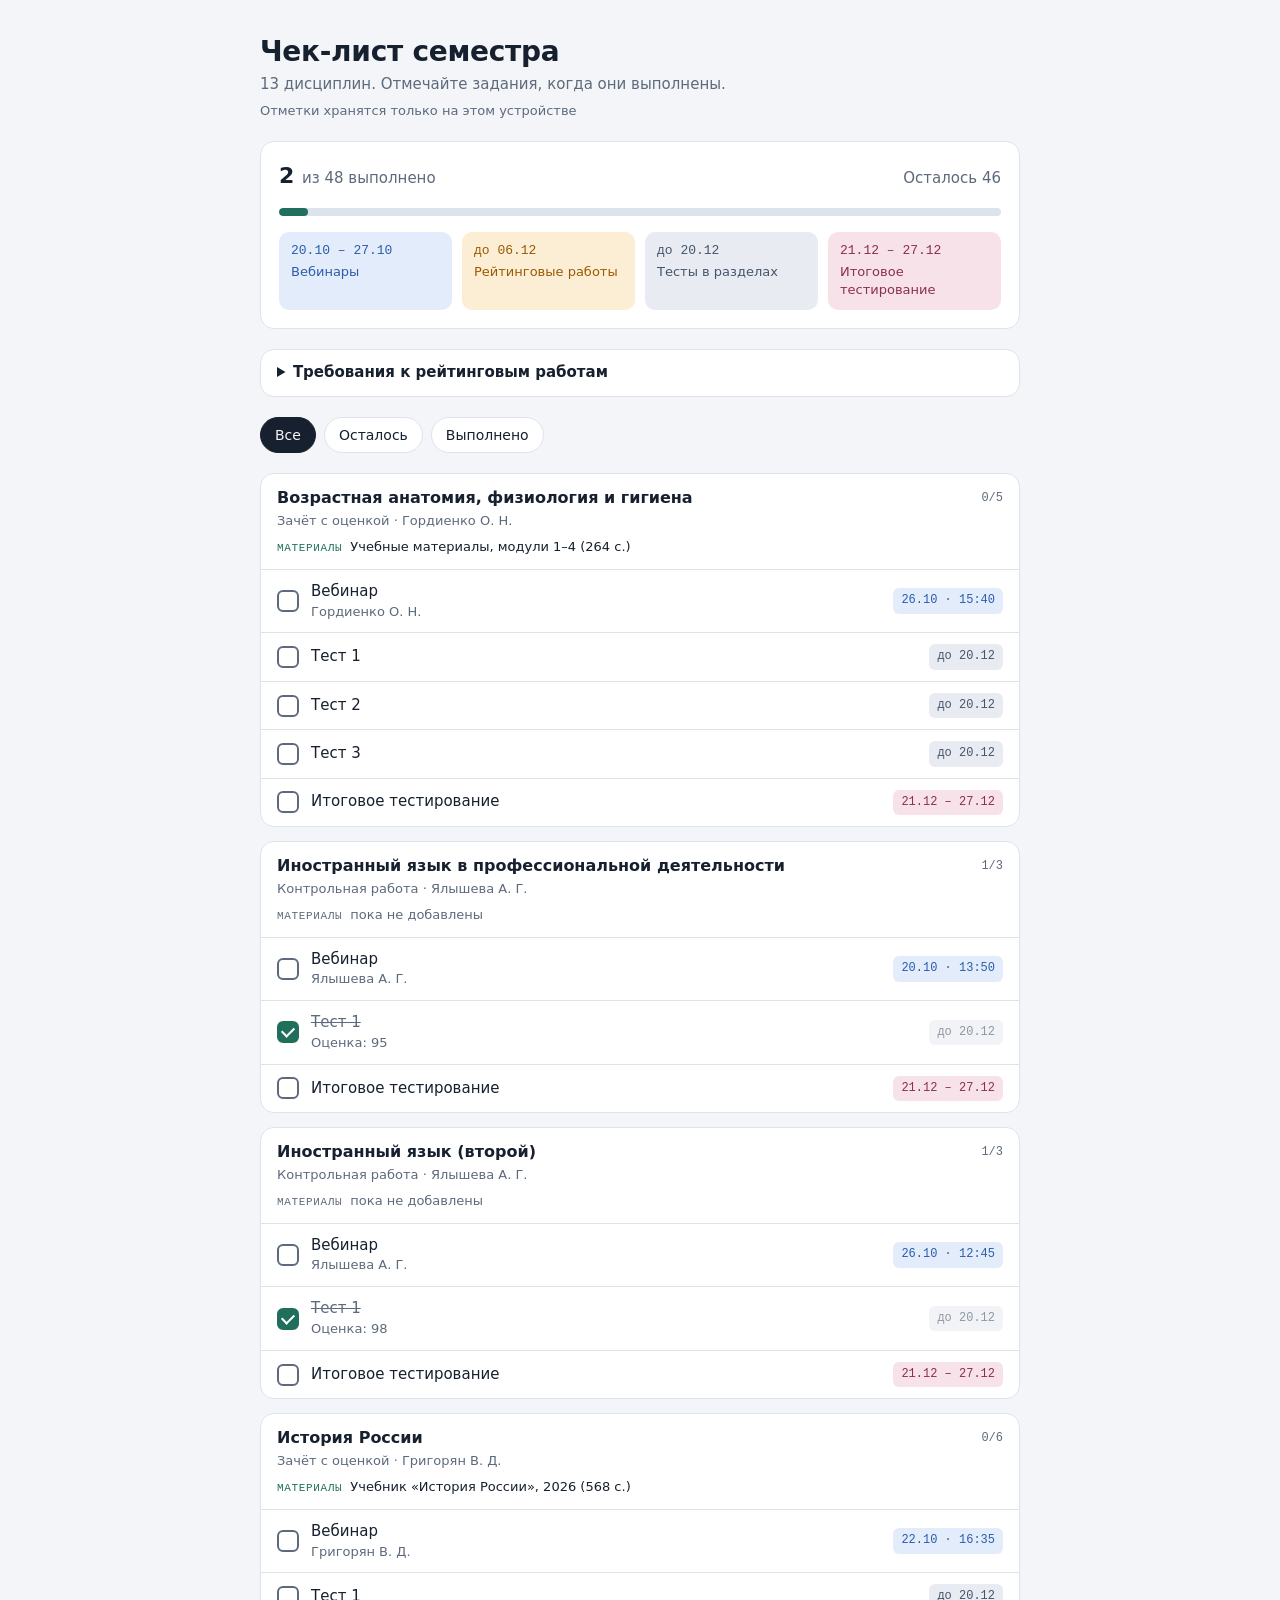
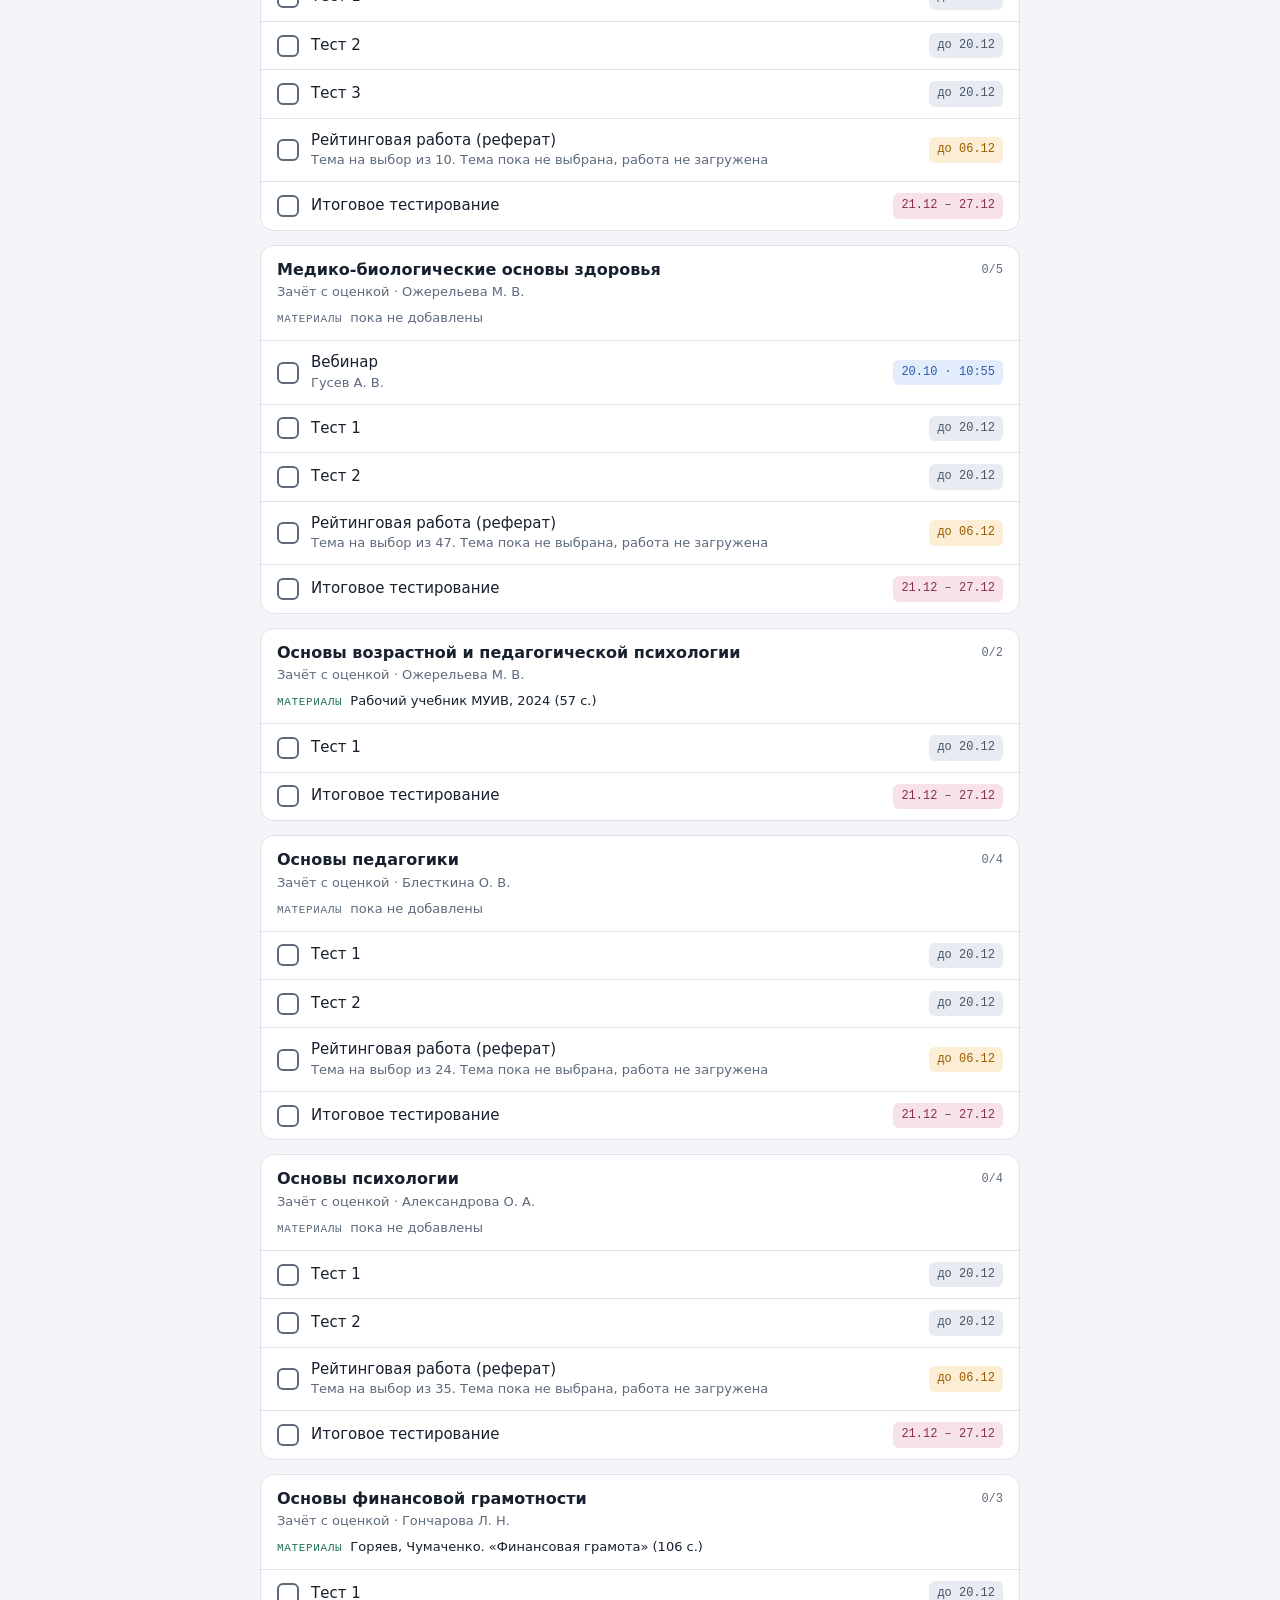
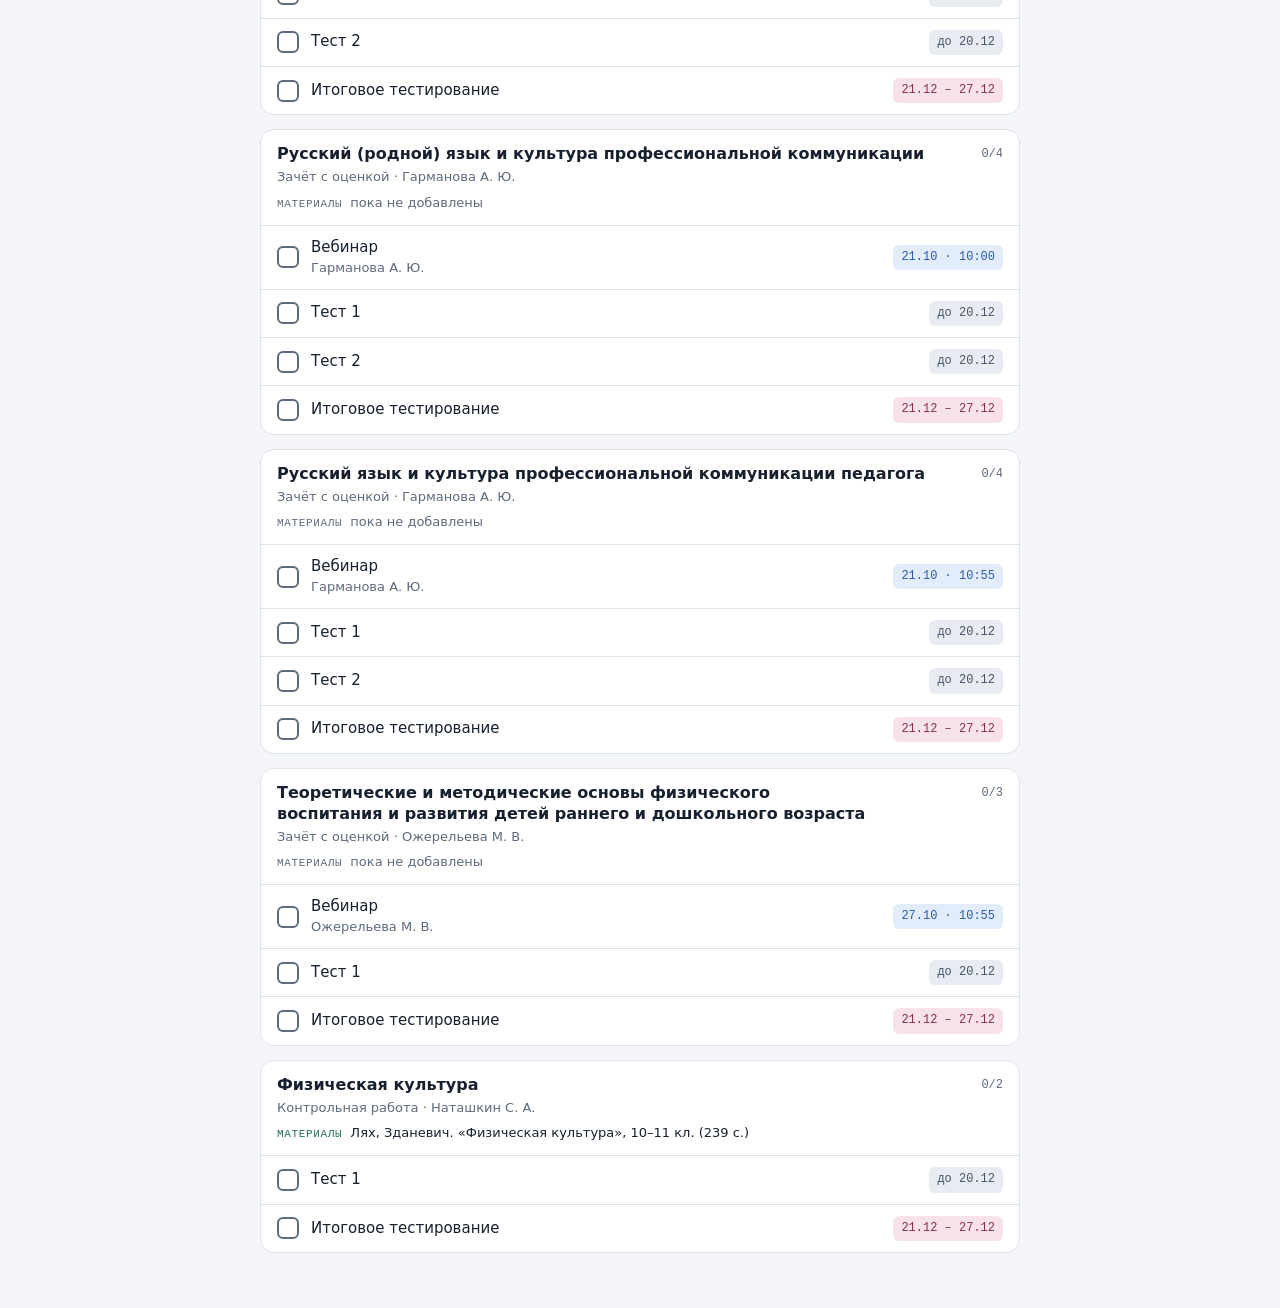
==== index.html @ 9e731c31 "upload site files" ====
<!doctype html>
<html lang="ru">
<head>
<meta charset="utf-8">
<meta name="viewport" content="width=device-width, initial-scale=1, viewport-fit=cover">
<title>Чек-лист семестра</title>
<meta name="description" content="Список заданий семестра: вебинары, тесты, рейтинговые работы и итоговое тестирование.">
<link rel="manifest" href="manifest.webmanifest">
<link rel="icon" type="image/png" sizes="192x192" href="icon-192.png">
<link rel="apple-touch-icon" href="apple-touch-icon.png">
<meta name="apple-mobile-web-app-capable" content="yes">
<meta name="mobile-web-app-capable" content="yes">
<meta name="apple-mobile-web-app-title" content="Семестр">
<meta name="apple-mobile-web-app-status-bar-style" content="default">
<meta name="color-scheme" content="light dark">
<meta name="theme-color" content="#f3f5f8" media="(prefers-color-scheme: light)">
<meta name="theme-color" content="#0f1621" media="(prefers-color-scheme: dark)">
<style>
/* Layout: narrow single column; summary band with key dates, then one block per discipline with tickable rows. */
:root {
  --bg: #f3f5f8;
  --surface: #ffffff;
  --fg: #16202e;
  --muted: #5d6a7c;
  --line: #dde3ec;
  --accent: #1f6f5c;
  --accent-soft: #dcefe9;
  --k-web: #2b5cab;
  --k-web-bg: #e3ecfa;
  --k-rate: #9a5a00;
  --k-rate-bg: #fbeed4;
  --k-final: #8a2f4f;
  --k-final-bg: #f7e2ea;
  --k-test: #46546a;
  --k-test-bg: #e8ecf2;
  --font-body: -apple-system, BlinkMacSystemFont, "SF Pro Text", "Segoe UI", system-ui, sans-serif;
  --font-mono: ui-monospace, "SF Mono", Menlo, Consolas, monospace;
}
@media (prefers-color-scheme: dark) {
  :root:not([data-theme="light"]) {
    --bg: #0f1621;
    --surface: #17202e;
    --fg: #e6ebf3;
    --muted: #93a1b5;
    --line: #2a3648;
    --accent: #4fc1a3;
    --accent-soft: #17382f;
    --k-web: #8fb4f0;
    --k-web-bg: #1c2b46;
    --k-rate: #f0be6a;
    --k-rate-bg: #3a2b10;
    --k-final: #f0a1bd;
    --k-final-bg: #3b1a29;
    --k-test: #b4c0d2;
    --k-test-bg: #243044;
    color-scheme: dark;
  }
}
:root[data-theme="dark"] {
  --bg: #0f1621;
  --surface: #17202e;
  --fg: #e6ebf3;
  --muted: #93a1b5;
  --line: #2a3648;
  --accent: #4fc1a3;
  --accent-soft: #17382f;
  --k-web: #8fb4f0;
  --k-web-bg: #1c2b46;
  --k-rate: #f0be6a;
  --k-rate-bg: #3a2b10;
  --k-final: #f0a1bd;
  --k-final-bg: #3b1a29;
  --k-test: #b4c0d2;
  --k-test-bg: #243044;
  color-scheme: dark;
}
body {
  background: var(--bg);
  color: var(--fg);
  font-family: var(--font-body);
  font-size: 15px;
  line-height: 1.45;
  padding-top: calc(28px + env(safe-area-inset-top, 0px));
  padding-bottom: calc(48px + env(safe-area-inset-bottom, 0px));
  padding-left: max(16px, env(safe-area-inset-left, 0px));
  padding-right: max(16px, env(safe-area-inset-right, 0px));
}
.wrap { max-width: 760px; margin: 0 auto; display: flex; flex-direction: column; gap: 20px; }
h1 { font-size: 28px; line-height: 1.15; margin: 0; font-weight: 700; letter-spacing: -0.01em; text-wrap: balance; }
.sub { color: var(--muted); margin: 6px 0 0; }
.sync { font-size: 13px; }
html { -webkit-text-size-adjust: 100%; }
button { -webkit-tap-highlight-color: transparent; }

.summary { background: var(--surface); border: 1px solid var(--line); border-radius: 14px; padding: 18px; display: flex; flex-direction: column; gap: 16px; }
.prog-row { display: flex; align-items: baseline; justify-content: space-between; gap: 12px; flex-wrap: wrap; }
.prog-num { font-size: 22px; font-weight: 600; font-variant-numeric: tabular-nums; }
.prog-num span { color: var(--muted); font-weight: 400; font-size: 15px; }
.bar { height: 8px; background: var(--line); border-radius: 99px; overflow: hidden; }
.bar > i { display: block; height: 100%; background: var(--accent); border-radius: 99px; width: 0; transition: width .25s ease; }
.dates { display: grid; grid-template-columns: repeat(auto-fit, minmax(150px, 1fr)); gap: 10px; margin: 0; padding: 0; list-style: none; }
.dates li { border-radius: 10px; padding: 10px 12px; display: flex; flex-direction: column; gap: 2px; min-width: 0; }
.dates b { font-family: var(--font-mono); font-weight: 500; font-size: 13px; }
.dates span { font-size: 13px; }
.dates .kw { background: var(--k-web-bg); color: var(--k-web); }
.dates .kt { background: var(--k-test-bg); color: var(--k-test); }
.dates .kr { background: var(--k-rate-bg); color: var(--k-rate); }
.dates .kf { background: var(--k-final-bg); color: var(--k-final); }

.req { background: var(--surface); border: 1px solid var(--line); border-radius: 14px; padding: 12px 16px; }
.req summary { cursor: pointer; font-weight: 600; }
.req summary:focus-visible { outline: 2px solid var(--accent); outline-offset: 4px; border-radius: 4px; }
.req ul { margin: 10px 0 0; padding-left: 20px; display: flex; flex-direction: column; gap: 6px; color: var(--muted); font-size: 14px; }
.filters { display: flex; gap: 8px; flex-wrap: wrap; }
.filters button { font: inherit; font-size: 14px; padding: 7px 14px; border-radius: 99px; border: 1px solid var(--line); background: var(--surface); color: var(--fg); cursor: pointer; }
.filters button[aria-pressed="true"] { background: var(--fg); color: var(--bg); border-color: var(--fg); }
.filters button:focus-visible, .row input:focus-visible { outline: 2px solid var(--accent); outline-offset: 2px; }

.list { display: flex; flex-direction: column; gap: 14px; }
.disc { background: var(--surface); border: 1px solid var(--line); border-radius: 14px; overflow: hidden; }
.disc-head { padding: 14px 16px 12px; display: flex; flex-direction: column; gap: 3px; border-bottom: 1px solid var(--line); }
.disc-title { display: flex; justify-content: space-between; align-items: flex-start; gap: 12px; }
.disc-title h2 { font-size: 16px; line-height: 1.3; margin: 0; font-weight: 600; text-wrap: balance; min-width: 0; }
.disc-count { font-family: var(--font-mono); font-size: 12px; color: var(--muted); white-space: nowrap; padding-top: 2px; }
.disc-meta { color: var(--muted); font-size: 13px; }
.disc-mat { font-size: 13px; margin-top: 4px; display: flex; gap: 8px; align-items: baseline; }
.disc-mat b { font-family: var(--font-mono); font-weight: 500; font-size: 11px; letter-spacing: .06em; text-transform: uppercase; color: var(--accent); flex: none; }
.disc-mat span { min-width: 0; }
.disc-mat.none b, .disc-mat.none span { color: var(--muted); }
.disc.complete .disc-count { color: var(--accent); }

.row { display: flex; align-items: center; gap: 12px; padding: 11px 16px; border-top: 1px solid var(--line); cursor: pointer; }
.disc-head + .row { border-top: 0; }
.row input { appearance: none; -webkit-appearance: none; flex: none; width: 22px; height: 22px; margin: 0; border: 2px solid var(--muted); border-radius: 6px; background: transparent; cursor: pointer; display: grid; place-content: center; }
.row input::after { content: ""; width: 10px; height: 6px; border-left: 2.5px solid #fff; border-bottom: 2.5px solid #fff; transform: rotate(-45deg) translate(1px, -1px); opacity: 0; }
.row input:checked { background: var(--accent); border-color: var(--accent); }
.row input:checked::after { opacity: 1; }
.row-body { flex: 1; min-width: 0; display: flex; flex-direction: column; }
.row-title { font-weight: 500; }
.row-note { font-size: 13px; color: var(--muted); }
.row.done .row-title { color: var(--muted); text-decoration: line-through; text-decoration-color: var(--muted); }
.chip { flex: none; font-family: var(--font-mono); font-size: 12px; padding: 4px 8px; border-radius: 6px; white-space: nowrap; font-variant-numeric: tabular-nums; }
.chip.w { background: var(--k-web-bg); color: var(--k-web); }
.chip.t { background: var(--k-test-bg); color: var(--k-test); }
.chip.r { background: var(--k-rate-bg); color: var(--k-rate); }
.chip.f { background: var(--k-final-bg); color: var(--k-final); }
.row.done .chip { opacity: .6; }
.empty { color: var(--muted); text-align: center; padding: 28px 0; }
@media (max-width: 480px) {
  .row { flex-wrap: wrap; }
  .row-body { flex-basis: calc(100% - 40px); }
  .chip { margin-left: 34px; }
}
@media (prefers-reduced-motion: reduce) { .bar > i { transition: none; } }
</style>
</head>
<body>
<div class="wrap">
  <header>
    <h1>Чек-лист семестра</h1>
    <p class="sub">13 дисциплин. Отмечайте задания, когда они выполнены.</p>
    <p class="sub sync" id="sync"></p>
  </header>

  <section class="summary" aria-label="Прогресс и сроки">
    <div class="prog-row">
      <div class="prog-num" id="progNum"></div>
      <div class="sub" style="margin:0" id="progLeft"></div>
    </div>
    <div class="bar" role="progressbar" aria-valuemin="0" aria-valuemax="100" id="bar"><i id="barFill"></i></div>
    <ul class="dates">
      <li class="kw"><b>20.10 – 27.10</b><span>Вебинары</span></li>
      <li class="kr"><b>до 06.12</b><span>Рейтинговые работы</span></li>
      <li class="kt"><b>до 20.12</b><span>Тесты в разделах</span></li>
      <li class="kf"><b>21.12 – 27.12</b><span>Итоговое тестирование</span></li>
    </ul>
  </section>

  <details class="req">
    <summary>Требования к рейтинговым работам</summary>
    <ul>
      <li>Реферат 10–12 страниц: введение 1 стр., основная часть 5–7 стр., заключение 1 стр.</li>
      <li>Times New Roman 14, интервал 1,5, отступ 1,25 см, по ширине. Поля 2 см (в общей инструкции 2024: левое 3, правое 1,5 см, уточните у преподавателя).</li>
      <li>Не менее 5 источников: монографии и статьи, учебники не считаются. На каждый нужна ссылка в тексте, оформление по ГОСТ.</li>
      <li>Титульный лист, оглавление, нумерация страниц внизу по центру.</li>
      <li>Загрузить в личный кабинет до 06.12. Сдать можно один раз, исправить после загрузки нельзя.</li>
      <li>Оценка из 100: введение 25, основная часть 25, заключение 25, литература 15, оглавление 5, оформление 5.</li>
    </ul>
  </details>

  <div class="filters" role="group" aria-label="Фильтр">
    <button type="button" data-f="all" aria-pressed="true">Все</button>
    <button type="button" data-f="todo" aria-pressed="false">Осталось</button>
    <button type="button" data-f="done" aria-pressed="false">Выполнено</button>
  </div>

  <main class="list" id="list"></main>
</div>

<script>
var W = function (d, t, who) { return { k: 'w', title: 'Вебинар', when: d + ' · ' + t, note: who }; };
var T = function (n, score) { return { k: 't', title: 'Тест ' + n, when: 'до 20.12', done: !!score, note: score ? 'Оценка: ' + score : '' }; };
var R = function (n) { return { k: 'r', title: 'Рейтинговая работа (реферат)', when: 'до 06.12', note: 'Тема на выбор из ' + n + '. Тема пока не выбрана, работа не загружена' }; };
var F = function () { return { k: 'f', title: 'Итоговое тестирование', when: '21.12 – 27.12', note: '' }; };

var DATA = [
  { n: 'Возрастная анатомия, физиология и гигиена', f: 'Зачёт с оценкой', t: 'Гордиенко О. Н.',
    m: 'Учебные материалы, модули 1–4 (264 с.)',
    items: [W('26.10', '15:40', 'Гордиенко О. Н.'), T(1), T(2), T(3), F()] },
  { n: 'Иностранный язык в профессиональной деятельности', f: 'Контрольная работа', t: 'Ялышева А. Г.',
    items: [W('20.10', '13:50', 'Ялышева А. Г.'), T(1, 95), F()] },
  { n: 'Иностранный язык (второй)', f: 'Контрольная работа', t: 'Ялышева А. Г.',
    items: [W('26.10', '12:45', 'Ялышева А. Г.'), T(1, 98), F()] },
  { n: 'История России', f: 'Зачёт с оценкой', t: 'Григорян В. Д.',
    m: 'Учебник «История России», 2026 (568 с.)',
    items: [W('22.10', '16:35', 'Григорян В. Д.'), T(1), T(2), T(3), R(10), F()] },
  { n: 'Медико-биологические основы здоровья', f: 'Зачёт с оценкой', t: 'Ожерельева М. В.',
    items: [W('20.10', '10:55', 'Гусев А. В.'), T(1), T(2), R(47), F()] },
  { n: 'Основы возрастной и педагогической психологии', f: 'Зачёт с оценкой', t: 'Ожерельева М. В.',
    m: 'Рабочий учебник МУИВ, 2024 (57 с.)',
    items: [T(1), F()] },
  { n: 'Основы педагогики', f: 'Зачёт с оценкой', t: 'Блесткина О. В.',
    items: [T(1), T(2), R(24), F()] },
  { n: 'Основы психологии', f: 'Зачёт с оценкой', t: 'Александрова О. А.',
    items: [T(1), T(2), R(35), F()] },
  { n: 'Основы финансовой грамотности', f: 'Зачёт с оценкой', t: 'Гончарова Л. Н.',
    m: 'Горяев, Чумаченко. «Финансовая грамота» (106 с.)',
    items: [T(1), T(2), F()] },
  { n: 'Русский (родной) язык и культура профессиональной коммуникации', f: 'Зачёт с оценкой', t: 'Гарманова А. Ю.',
    items: [W('21.10', '10:00', 'Гарманова А. Ю.'), T(1), T(2), F()] },
  { n: 'Русский язык и культура профессиональной коммуникации педагога', f: 'Зачёт с оценкой', t: 'Гарманова А. Ю.',
    items: [W('21.10', '10:55', 'Гарманова А. Ю.'), T(1), T(2), F()] },
  { n: 'Теоретические и методические основы физического воспитания и развития детей раннего и дошкольного возраста', f: 'Зачёт с оценкой', t: 'Ожерельева М. В.',
    items: [W('27.10', '10:55', 'Ожерельева М. В.'), T(1), F()] },
  { n: 'Физическая культура', f: 'Контрольная работа', t: 'Наташкин С. А.',
    m: 'Лях, Зданевич. «Физическая культура», 10–11 кл. (239 с.)',
    items: [T(1), F()] }
];

var KEY = 'semestr-checklist-v1', TSKEY = 'semestr-ts-v1', SKEY = 'semestr-sync-key';
var state = {}, ts = {}, filter = 'all', syncKey = '', syncTimer = null;

DATA.forEach(function (d, i) { d.items.forEach(function (it, j) { it.id = i + '-' + j; state[it.id] = !!it.done; ts[it.id] = 0; }); });
try {
  var saved = JSON.parse(localStorage.getItem(KEY) || '{}');
  Object.keys(saved).forEach(function (k) { if (k in state) state[k] = saved[k]; });
  var savedTs = JSON.parse(localStorage.getItem(TSKEY) || '{}');
  Object.keys(savedTs).forEach(function (k) { if (k in ts) ts[k] = savedTs[k]; });
} catch (e) {}
try {
  var q = new URLSearchParams(location.search);
  if (q.get('k')) { localStorage.setItem(SKEY, q.get('k')); history.replaceState(null, '', location.pathname); }
  syncKey = localStorage.getItem(SKEY) || '';
} catch (e) {}

function save() {
  try { localStorage.setItem(KEY, JSON.stringify(state)); localStorage.setItem(TSKEY, JSON.stringify(ts)); } catch (e) {}
}

function setSync(text) { var n = document.getElementById('sync'); if (n) n.textContent = text; }

function sync() {
  if (!syncKey) { setSync('Отметки хранятся только на этом устройстве'); return; }
  if (!navigator.onLine) { setSync('Нет сети. Синхронизация пройдёт позже'); return; }
  var items = {};
  Object.keys(state).forEach(function (id) { if (ts[id] > 0) items[id] = [state[id], ts[id]]; });
  fetch('api/sync', {
    method: 'POST',
    headers: { 'Content-Type': 'application/json', 'X-Key': syncKey },
    body: JSON.stringify({ items: items })
  }).then(function (r) {
    if (r.status === 401) throw new Error('key');
    if (!r.ok) throw new Error('http');
    return r.json();
  }).then(function (data) {
    var changed = false;
    Object.keys(data.items || {}).forEach(function (id) {
      if (!(id in state)) return;
      var v = data.items[id];
      if (v[1] > ts[id]) { state[id] = !!v[0]; ts[id] = v[1]; changed = true; }
    });
    if (changed) { save(); render(); }
    setSync('Синхронизировано в ' + new Date().toLocaleTimeString('ru-RU', { hour: '2-digit', minute: '2-digit' }));
  }).catch(function (e) {
    setSync(e.message === 'key' ? 'Неверный ключ синхронизации' : 'Сервер недоступен. Отметки сохранены на устройстве');
  });
}
function scheduleSync() { clearTimeout(syncTimer); syncTimer = setTimeout(sync, 600); }

function el(tag, cls, text) { var n = document.createElement(tag); if (cls) n.className = cls; if (text != null) n.textContent = text; return n; }

function render() {
  var list = document.getElementById('list');
  list.textContent = '';
  var total = 0, done = 0, shown = 0;

  DATA.forEach(function (d) {
    var dDone = 0;
    d.items.forEach(function (it) { total++; if (state[it.id]) { done++; dDone++; } });

    var rows = d.items.filter(function (it) {
      return filter === 'all' || (filter === 'done' ? state[it.id] : !state[it.id]);
    });
    if (!rows.length) return;
    shown++;

    var sec = el('section', 'disc' + (dDone === d.items.length ? ' complete' : ''));
    var head = el('div', 'disc-head');
    var tr = el('div', 'disc-title');
    tr.appendChild(el('h2', null, d.n));
    tr.appendChild(el('span', 'disc-count', dDone + '/' + d.items.length));
    head.appendChild(tr);
    head.appendChild(el('div', 'disc-meta', d.f + ' · ' + d.t));
    var mat = el('div', 'disc-mat' + (d.m ? '' : ' none'));
    mat.appendChild(el('b', null, 'Материалы'));
    mat.appendChild(el('span', null, d.m || 'пока не добавлены'));
    head.appendChild(mat);
    sec.appendChild(head);

    rows.forEach(function (it) {
      var lab = el('label', 'row' + (state[it.id] ? ' done' : ''));
      var cb = document.createElement('input');
      cb.type = 'checkbox';
      cb.id = 'c-' + it.id;
      cb.checked = !!state[it.id];
      cb.addEventListener('change', function () { state[it.id] = cb.checked; ts[it.id] = Date.now(); save(); render(); scheduleSync(); });
      var body = el('span', 'row-body');
      body.appendChild(el('span', 'row-title', it.title));
      var note = it.note;
      if (it.k === 'r' && state[it.id]) note = '';
      if (note) body.appendChild(el('span', 'row-note', note));
      lab.appendChild(cb);
      lab.appendChild(body);
      lab.appendChild(el('span', 'chip ' + it.k, it.when));
      sec.appendChild(lab);
    });
    list.appendChild(sec);
  });

  if (!shown) list.appendChild(el('p', 'empty', filter === 'done' ? 'Пока ничего не отмечено.' : 'Все задания выполнены.'));

  var pct = total ? Math.round(done / total * 100) : 0;
  document.getElementById('progNum').innerHTML = done + ' <span>из ' + total + ' выполнено</span>';
  document.getElementById('progLeft').textContent = 'Осталось ' + (total - done);
  document.getElementById('barFill').style.width = pct + '%';
  document.getElementById('bar').setAttribute('aria-valuenow', pct);
}

document.querySelectorAll('.filters button').forEach(function (b) {
  b.addEventListener('click', function () {
    filter = b.getAttribute('data-f');
    document.querySelectorAll('.filters button').forEach(function (x) { x.setAttribute('aria-pressed', x === b ? 'true' : 'false'); });
    render();
  });
});
render();
sync();
document.addEventListener('visibilitychange', function () { if (!document.hidden) sync(); });
window.addEventListener('online', sync);
if ('serviceWorker' in navigator) { navigator.serviceWorker.register('sw.js').catch(function () {}); }
</script>

</body>
</html>
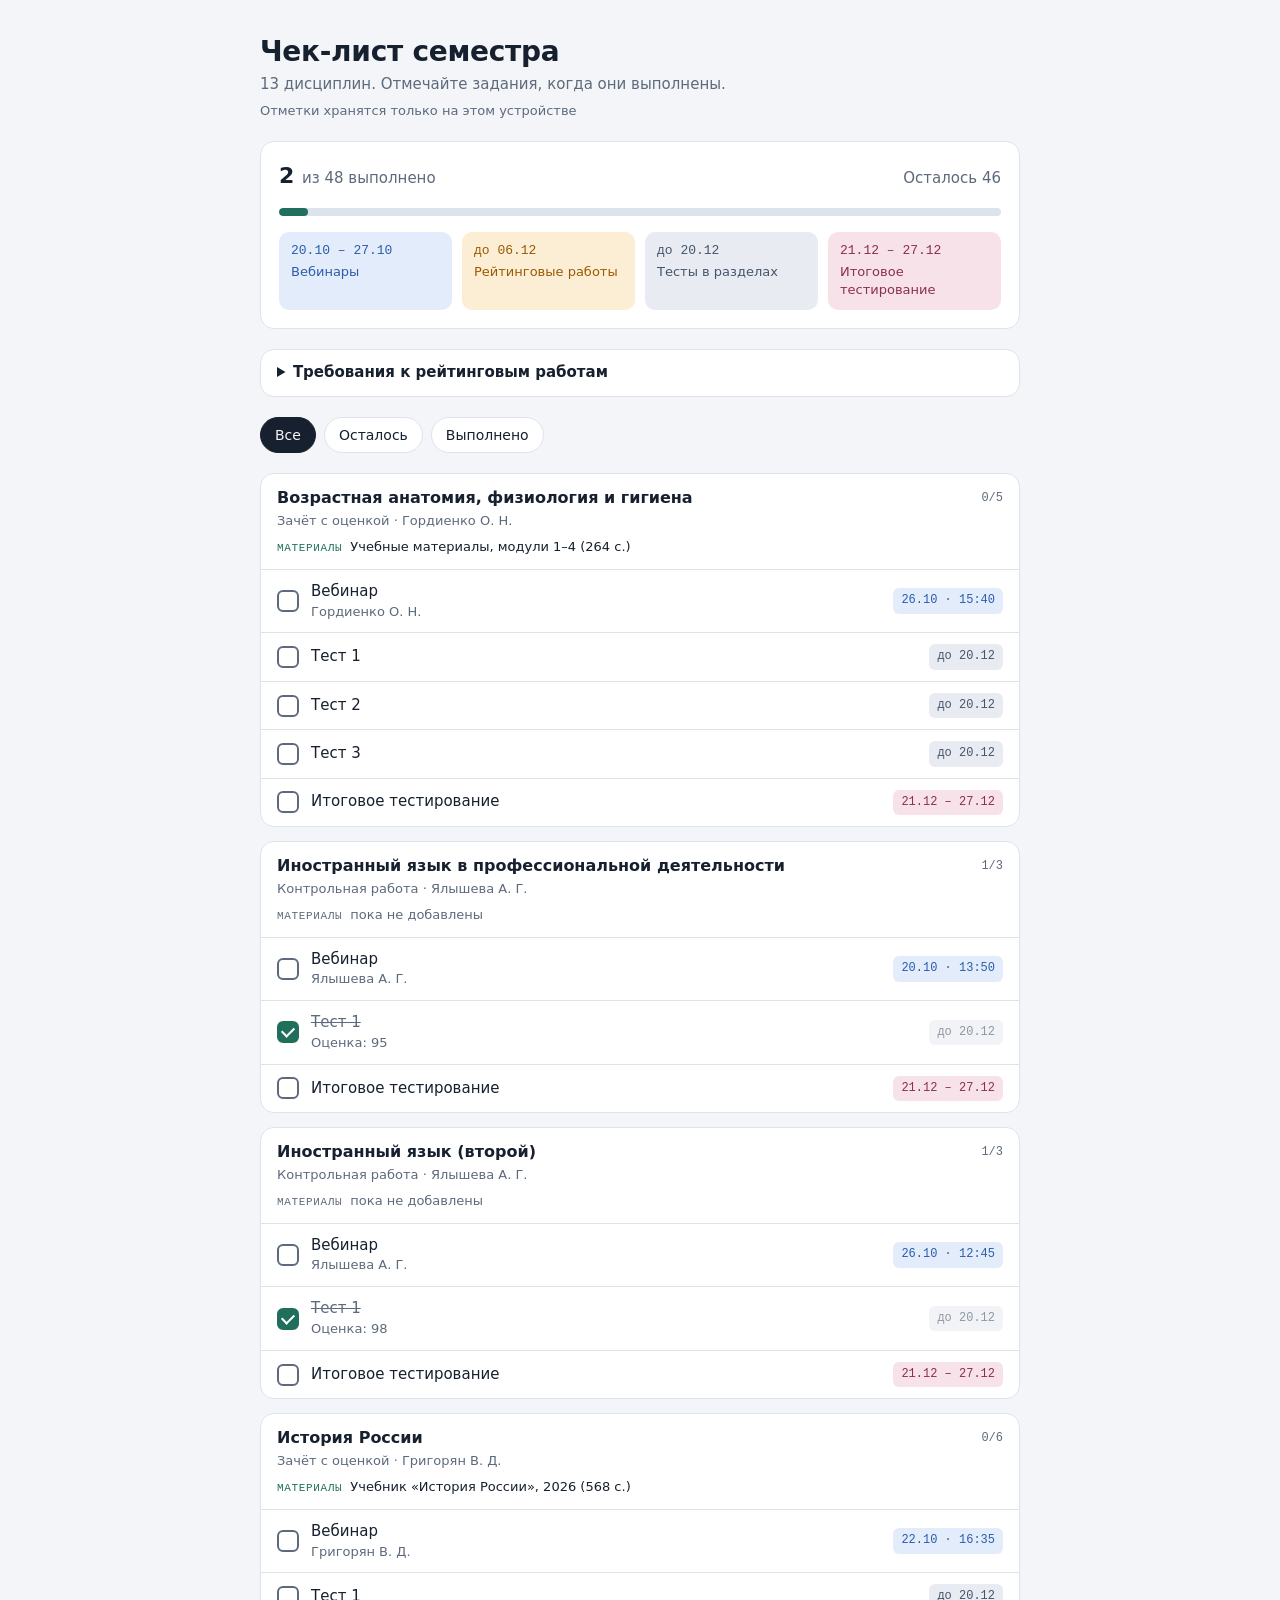
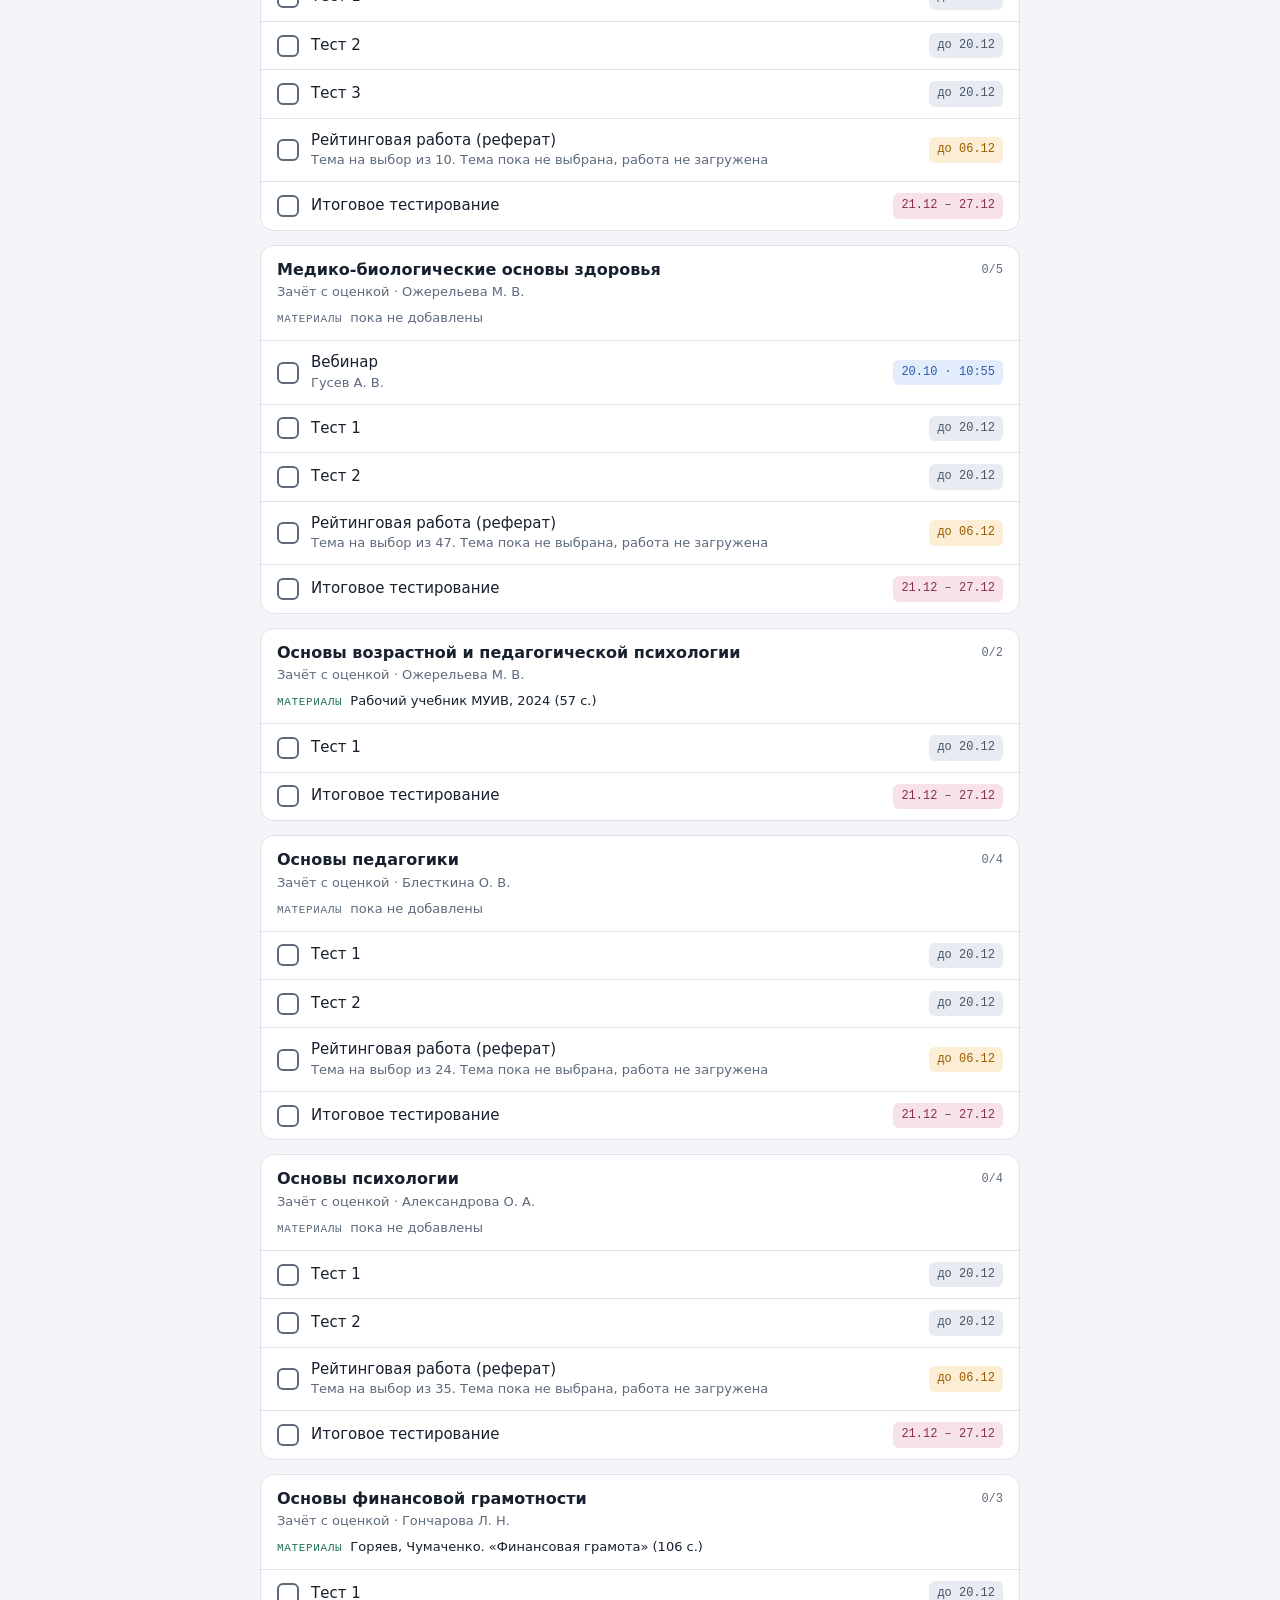
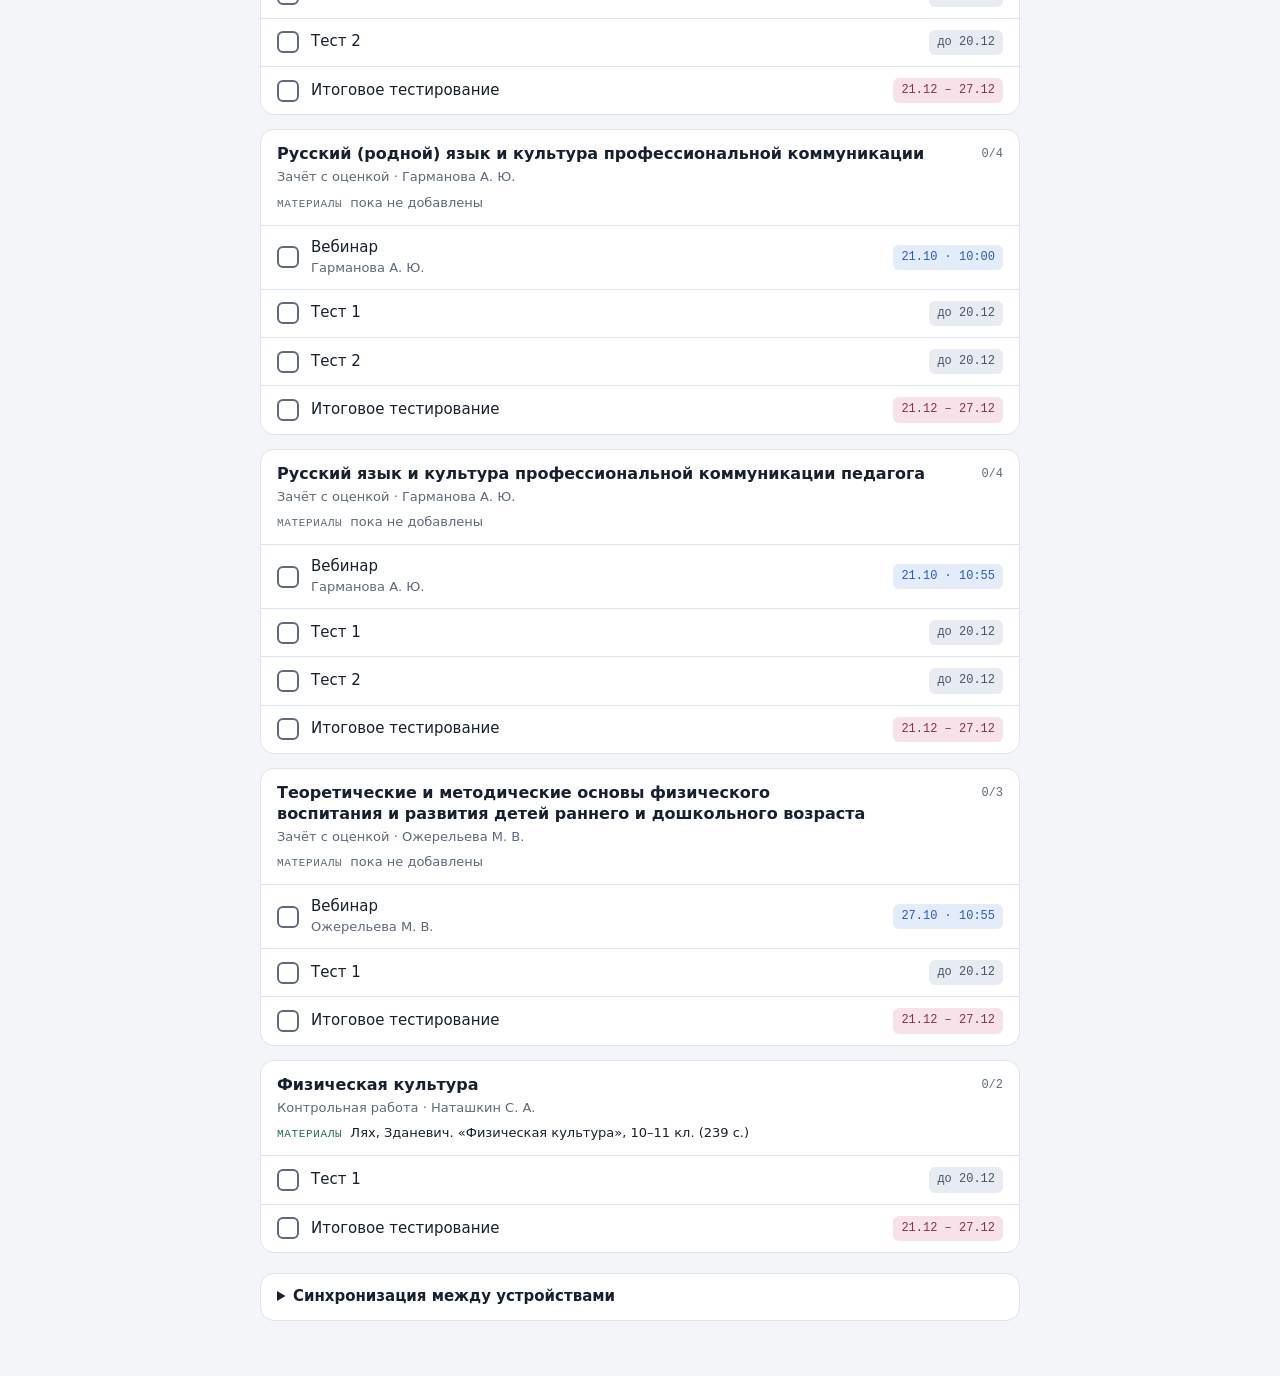
==== commit e0b86c50: "add sync" ====
--- a/index.html
+++ b/index.html
@@ -111,6 +111,13 @@
 .req summary { cursor: pointer; font-weight: 600; }
 .req summary:focus-visible { outline: 2px solid var(--accent); outline-offset: 4px; border-radius: 4px; }
 .req ul { margin: 10px 0 0; padding-left: 20px; display: flex; flex-direction: column; gap: 6px; color: var(--muted); font-size: 14px; }
+.sync-body { display: flex; flex-direction: column; gap: 8px; margin-top: 10px; }
+.hint { margin: 0; font-size: 14px; color: var(--muted); }
+.code-row { display: flex; gap: 8px; flex-wrap: wrap; }
+.code-row input { flex: 1 1 200px; min-width: 0; font: inherit; font-size: 16px; padding: 9px 12px; border-radius: 10px; border: 1px solid var(--line); background: var(--bg); color: var(--fg); }
+.code-row button { font: inherit; font-size: 14px; padding: 9px 14px; border-radius: 10px; border: 1px solid var(--accent); background: var(--accent); color: var(--surface); cursor: pointer; }
+.code-row button.ghost { background: transparent; color: var(--fg); border-color: var(--line); }
+.code-row input:focus-visible, .code-row button:focus-visible { outline: 2px solid var(--accent); outline-offset: 2px; }
 .filters { display: flex; gap: 8px; flex-wrap: wrap; }
 .filters button { font: inherit; font-size: 14px; padding: 7px 14px; border-radius: 99px; border: 1px solid var(--line); background: var(--surface); color: var(--fg); cursor: pointer; }
 .filters button[aria-pressed="true"] { background: var(--fg); color: var(--bg); border-color: var(--fg); }
@@ -195,6 +202,28 @@
   </div>
 
   <main class="list" id="list"></main>
+
+  <details class="req" id="syncBox">
+    <summary>Синхронизация между устройствами</summary>
+    <div class="sync-body">
+      <div id="codeNone">
+        <p class="hint">Вставьте код синхронизации, чтобы отметки совпадали на телефоне и компьютере.</p>
+        <div class="code-row">
+          <input id="codeInput" type="text" inputmode="text" autocomplete="off" autocapitalize="off" spellcheck="false" placeholder="Код синхронизации">
+          <button type="button" id="codeSave">Подключить</button>
+        </div>
+      </div>
+      <div id="codeHave" hidden>
+        <p class="hint">Синхронизация включена. Этот код нужно вставить на других устройствах. Никому его не показывайте.</p>
+        <div class="code-row">
+          <input id="codeShown" type="text" readonly autocomplete="off" spellcheck="false" aria-label="Код синхронизации">
+          <button type="button" id="codeCopy">Скопировать</button>
+          <button type="button" id="codeOff" class="ghost">Отключить</button>
+        </div>
+      </div>
+      <p class="hint" id="codeMsg" role="status"></p>
+    </div>
+  </details>
 </div>
 
 <script>
@@ -237,8 +266,8 @@
     items: [T(1), F()] }
 ];
 
-var KEY = 'semestr-checklist-v1', TSKEY = 'semestr-ts-v1', SKEY = 'semestr-sync-key';
-var state = {}, ts = {}, filter = 'all', syncKey = '', syncTimer = null;
+var KEY = 'semestr-checklist-v1', TSKEY = 'semestr-ts-v1', CKEY = 'semestr-sync-code';
+var state = {}, ts = {}, filter = 'all', syncTimer = null, syncing = false, cfg = null, code = '';
 
 DATA.forEach(function (d, i) { d.items.forEach(function (it, j) { it.id = i + '-' + j; state[it.id] = !!it.done; ts[it.id] = 0; }); });
 try {
@@ -247,45 +276,118 @@
   var savedTs = JSON.parse(localStorage.getItem(TSKEY) || '{}');
   Object.keys(savedTs).forEach(function (k) { if (k in ts) ts[k] = savedTs[k]; });
 } catch (e) {}
+
+// <sync-core>
+// Код синхронизации: ID_ПРОЕКТА~КЛЮЧ_API~СЕКРЕТНЫЙ_НОМЕР_СПИСКА
+function parseCode(c) {
+  var p = String(c || '').trim().split('~');
+  if (p.length !== 3) return null;
+  if (!/^[a-z0-9-]{4,40}$/.test(p[0])) return null;
+  if (!/^[A-Za-z0-9_-]{20,64}$/.test(p[1])) return null;
+  if (!/^[A-Za-z0-9]{20,64}$/.test(p[2])) return null;
+  return { p: p[0], a: p[1], l: p[2] };
+}
+function docUrl(c) {
+  return 'https://firestore.googleapis.com/v1/projects/' + c.p + '/databases/(default)/documents/lists/' + c.l;
+}
+function itemToField(done, stamp) {
+  return { mapValue: { fields: { d: { booleanValue: !!done }, t: { integerValue: String(stamp) } } } };
+}
+function remoteItems(doc) {
+  var out = {};
+  var f = doc && doc.fields && doc.fields.items && doc.fields.items.mapValue && doc.fields.items.mapValue.fields;
+  if (!f) return out;
+  Object.keys(f).forEach(function (id) {
+    var v = f[id] && f[id].mapValue && f[id].mapValue.fields;
+    if (!v || !v.t) return;
+    var t = parseInt(v.t.integerValue, 10);
+    if (isNaN(t)) return;
+    out[id] = [!!(v.d && v.d.booleanValue), t];
+  });
+  return out;
+}
+// Что взять с сервера и что отправить на сервер. Побеждает более новая отметка.
+function planMerge(local, localTs, remote) {
+  var pull = {}, push = [];
+  Object.keys(remote).forEach(function (id) {
+    if (id in local && remote[id][1] > localTs[id]) pull[id] = remote[id];
+  });
+  Object.keys(local).forEach(function (id) {
+    if (localTs[id] > 0 && (!(id in remote) || localTs[id] > remote[id][1])) push.push(id);
+  });
+  return { pull: pull, push: push };
+}
+function patchRequest(c, ids, local, localTs) {
+  var q = 'key=' + encodeURIComponent(c.a);
+  var fields = {};
+  ids.forEach(function (id) {
+    q += '&updateMask.fieldPaths=' + encodeURIComponent('items.`' + id + '`');
+    fields[id] = itemToField(local[id], localTs[id]);
+  });
+  return { url: docUrl(c) + '?' + q, body: { fields: { items: { mapValue: { fields: fields } } } } };
+}
+// </sync-core>
+
+function save() {
+  try { localStorage.setItem(KEY, JSON.stringify(state)); localStorage.setItem(TSKEY, JSON.stringify(ts)); } catch (e) {}
+}
+
+function setSync(text) { var n = document.getElementById('sync'); if (n) n.textContent = text; }
+
+function loadCode(c) {
+  var parsed = parseCode(c);
+  if (!parsed) return false;
+  cfg = parsed; code = c.trim();
+  try { localStorage.setItem(CKEY, code); } catch (e) {}
+  return true;
+}
 try {
   var q = new URLSearchParams(location.search);
-  if (q.get('k')) { localStorage.setItem(SKEY, q.get('k')); history.replaceState(null, '', location.pathname); }
-  syncKey = localStorage.getItem(SKEY) || '';
+  if (q.get('c')) { loadCode(q.get('c')); history.replaceState(null, '', location.pathname); }
+  else { loadCode(localStorage.getItem(CKEY) || ''); }
 } catch (e) {}
 
-function save() {
-  try { localStorage.setItem(KEY, JSON.stringify(state)); localStorage.setItem(TSKEY, JSON.stringify(ts)); } catch (e) {}
-}
-
-function setSync(text) { var n = document.getElementById('sync'); if (n) n.textContent = text; }
-
 function sync() {
-  if (!syncKey) { setSync('Отметки хранятся только на этом устройстве'); return; }
+  if (!cfg) { setSync('Отметки хранятся только на этом устройстве'); return; }
   if (!navigator.onLine) { setSync('Нет сети. Синхронизация пройдёт позже'); return; }
-  var items = {};
-  Object.keys(state).forEach(function (id) { if (ts[id] > 0) items[id] = [state[id], ts[id]]; });
-  fetch('api/sync', {
-    method: 'POST',
-    headers: { 'Content-Type': 'application/json', 'X-Key': syncKey },
-    body: JSON.stringify({ items: items })
-  }).then(function (r) {
-    if (r.status === 401) throw new Error('key');
+  if (syncing) { scheduleSync(); return; }
+  syncing = true;
+  var c = cfg;
+  fetch(docUrl(c) + '?key=' + encodeURIComponent(c.a)).then(function (r) {
+    if (r.status === 404) return {};
+    if (r.status === 403) throw new Error('rules');
+    if (r.status === 400) throw new Error('key');
     if (!r.ok) throw new Error('http');
     return r.json();
-  }).then(function (data) {
-    var changed = false;
-    Object.keys(data.items || {}).forEach(function (id) {
-      if (!(id in state)) return;
-      var v = data.items[id];
-      if (v[1] > ts[id]) { state[id] = !!v[0]; ts[id] = v[1]; changed = true; }
+  }).then(function (doc) {
+    var plan = planMerge(state, ts, remoteItems(doc));
+    var pulled = Object.keys(plan.pull);
+    pulled.forEach(function (id) { state[id] = plan.pull[id][0]; ts[id] = plan.pull[id][1]; });
+    if (pulled.length) { save(); render(); }
+    if (!plan.push.length) return;
+    var req = patchRequest(c, plan.push, state, ts);
+    return fetch(req.url, { method: 'PATCH', headers: { 'Content-Type': 'application/json' }, body: JSON.stringify(req.body) }).then(function (r) {
+      if (r.status === 403) throw new Error('rules');
+      if (!r.ok) throw new Error('http');
     });
-    if (changed) { save(); render(); }
+  }).then(function () {
     setSync('Синхронизировано в ' + new Date().toLocaleTimeString('ru-RU', { hour: '2-digit', minute: '2-digit' }));
   }).catch(function (e) {
-    setSync(e.message === 'key' ? 'Неверный ключ синхронизации' : 'Сервер недоступен. Отметки сохранены на устройстве');
-  });
+    setSync(e.message === 'rules' ? 'Сервер отклонил запрос. Проверьте правила Firestore и код' :
+            e.message === 'key' ? 'Неверный ключ API в коде синхронизации' :
+            'Сервер недоступен. Отметки сохранены на устройстве');
+  }).then(function () { syncing = false; });
 }
 function scheduleSync() { clearTimeout(syncTimer); syncTimer = setTimeout(sync, 600); }
+
+function updateSyncUI() {
+  var input = document.getElementById('codeInput');
+  var have = document.getElementById('codeHave');
+  var none = document.getElementById('codeNone');
+  if (!input) return;
+  have.hidden = !cfg; none.hidden = !!cfg;
+  document.getElementById('codeShown').value = code;
+}
 
 function el(tag, cls, text) { var n = document.createElement(tag); if (cls) n.className = cls; if (text != null) n.textContent = text; return n; }
 
@@ -354,7 +456,28 @@
   });
 });
 render();
+updateSyncUI();
 sync();
+document.getElementById('codeSave').addEventListener('click', function () {
+  var v = document.getElementById('codeInput').value;
+  var msg = document.getElementById('codeMsg');
+  if (!loadCode(v)) { msg.textContent = 'Код не подходит. Проверьте, что вставили его целиком, без пробелов'; return; }
+  document.getElementById('codeInput').value = '';
+  msg.textContent = '';
+  updateSyncUI(); sync();
+});
+document.getElementById('codeCopy').addEventListener('click', function () {
+  var inp = document.getElementById('codeShown'); var msg = document.getElementById('codeMsg');
+  inp.select();
+  var done = function () { msg.textContent = 'Код скопирован'; };
+  if (navigator.clipboard && navigator.clipboard.writeText) { navigator.clipboard.writeText(code).then(done).catch(function () { msg.textContent = 'Выделите код и скопируйте вручную'; }); }
+  else { msg.textContent = 'Выделите код и скопируйте вручную'; }
+});
+document.getElementById('codeOff').addEventListener('click', function () {
+  cfg = null; code = '';
+  try { localStorage.removeItem(CKEY); } catch (e) {}
+  updateSyncUI(); setSync('Отметки хранятся только на этом устройстве');
+});
 document.addEventListener('visibilitychange', function () { if (!document.hidden) sync(); });
 window.addEventListener('online', sync);
 if ('serviceWorker' in navigator) { navigator.serviceWorker.register('sw.js').catch(function () {}); }
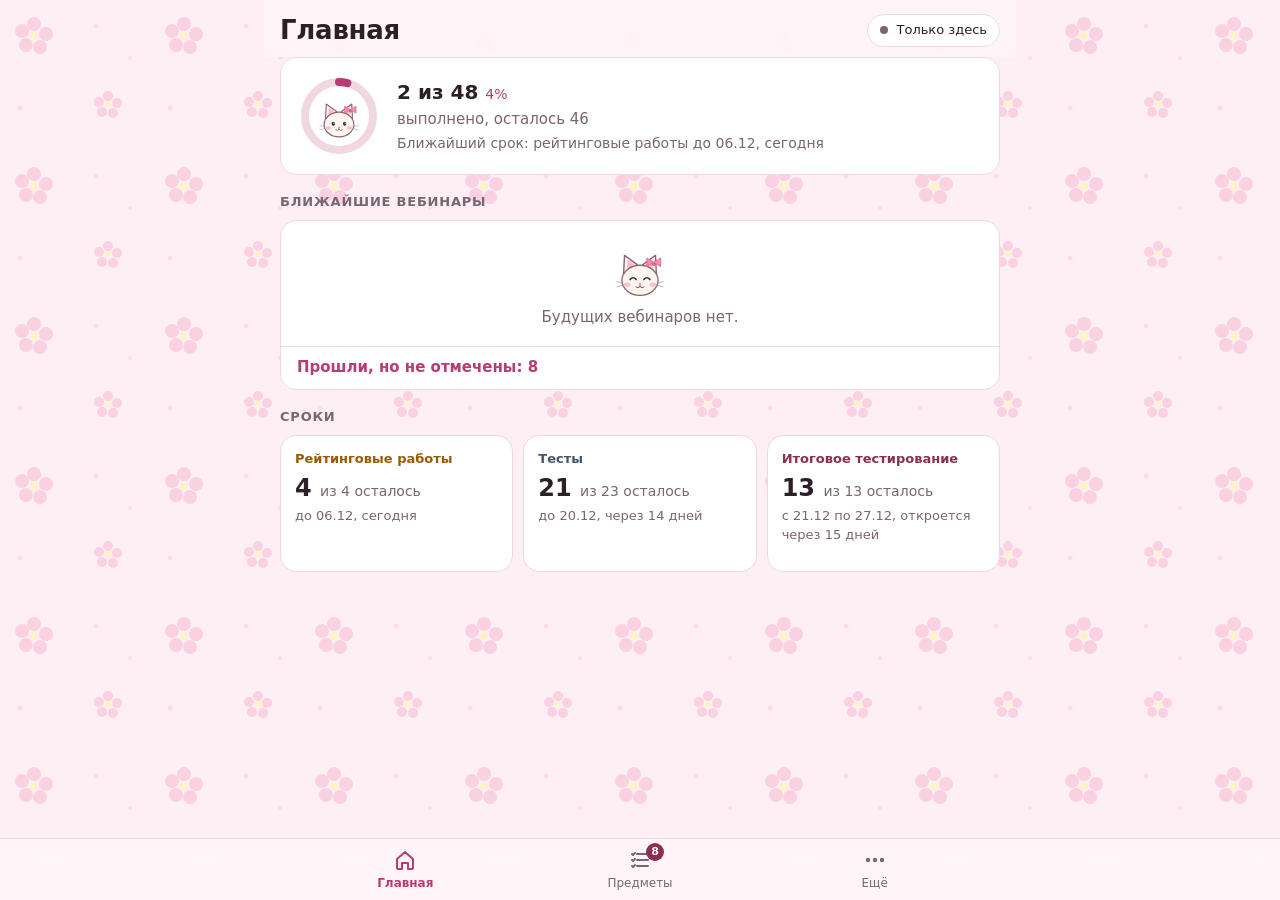
==== commit 897c59d8: "add cutie vibes" ====
--- a/index.html
+++ b/index.html
@@ -4,7 +4,7 @@
 <meta charset="utf-8">
 <meta name="viewport" content="width=device-width, initial-scale=1, viewport-fit=cover">
 <title>Чек-лист семестра</title>
-<meta name="description" content="Список заданий семестра: вебинары, тесты, рейтинговые работы и итоговое тестирование.">
+<meta name="description" content="Задания семестра: вебинары, тесты, рейтинговые работы и итоговое тестирование.">
 <link rel="manifest" href="manifest.webmanifest">
 <link rel="icon" type="image/png" sizes="192x192" href="icon-192.png">
 <link rel="apple-touch-icon" href="apple-touch-icon.png">
@@ -13,270 +13,617 @@
 <meta name="apple-mobile-web-app-title" content="Семестр">
 <meta name="apple-mobile-web-app-status-bar-style" content="default">
 <meta name="color-scheme" content="light dark">
-<meta name="theme-color" content="#f3f5f8" media="(prefers-color-scheme: light)">
-<meta name="theme-color" content="#0f1621" media="(prefers-color-scheme: dark)">
+<meta name="theme-color" content="#fdeff4" media="(prefers-color-scheme: light)">
+<meta name="theme-color" content="#1f1420" media="(prefers-color-scheme: dark)">
 <style>
-/* Layout: narrow single column; summary band with key dates, then one block per discipline with tickable rows. */
+/* Раскладка: узкая колонка как в приложении. Сверху шапка со статусом синхронизации,
+   снизу три вкладки: Главная (что сейчас важно), Предметы (все задания), Ещё (синхронизация, календарь, требования). */
 :root {
-  --bg: #f3f5f8;
+  --bg: #fdeff4;
   --surface: #ffffff;
-  --fg: #16202e;
-  --muted: #5d6a7c;
-  --line: #dde3ec;
-  --accent: #1f6f5c;
-  --accent-soft: #dcefe9;
-  --k-web: #2b5cab;
-  --k-web-bg: #e3ecfa;
-  --k-rate: #9a5a00;
-  --k-rate-bg: #fbeed4;
-  --k-final: #8a2f4f;
-  --k-final-bg: #f7e2ea;
-  --k-test: #46546a;
-  --k-test-bg: #e8ecf2;
+  --fg: #2d1f28;
+  --muted: #7a6571;
+  --line: #f1d7e2;
+  --accent: #b83b72;
+  --accent-soft: #fde3ee;
+  --pattern: url("data:image/svg+xml,%3Csvg xmlns='http://www.w3.org/2000/svg' width='150' height='150' viewBox='0 0 150 150'%3E%3Cg fill='%23f7b8d0' opacity='.55'%3E%3Ccircle cx='34' cy='24' r='7'/%3E%3Ccircle cx='46' cy='34' r='7'/%3E%3Ccircle cx='40' cy='47' r='7'/%3E%3Ccircle cx='26' cy='45' r='7'/%3E%3Ccircle cx='22' cy='31' r='7'/%3E%3Ccircle cx='108' cy='96' r='5'/%3E%3Ccircle cx='117' cy='103' r='5'/%3E%3Ccircle cx='113' cy='113' r='5'/%3E%3Ccircle cx='102' cy='112' r='5'/%3E%3Ccircle cx='99' cy='102' r='5'/%3E%3C/g%3E%3Cg fill='%23fff3c4' opacity='.9'%3E%3Ccircle cx='34' cy='36' r='4'/%3E%3Ccircle cx='108' cy='104' r='3'/%3E%3C/g%3E%3Cg fill='%23ffd6e5' opacity='.8'%3E%3Ccircle cx='96' cy='26' r='2.5'/%3E%3Ccircle cx='20' cy='108' r='2.5'/%3E%3Ccircle cx='130' cy='58' r='2'/%3E%3C/g%3E%3C/svg%3E");
+  --on-accent: #ffffff;
+  --warn: #b3261e;
+  --k-w: #2b5cab;  --k-w-bg: #e3ecfa;
+  --k-t: #46546a;  --k-t-bg: #e8ecf2;
+  --k-r: #9a5a00;  --k-r-bg: #fbeed4;
+  --k-f: #8a2f4f;  --k-f-bg: #f7e2ea;
+  --bar-bg: rgba(255, 246, 250, 0.88);
   --font-body: -apple-system, BlinkMacSystemFont, "SF Pro Text", "Segoe UI", system-ui, sans-serif;
   --font-mono: ui-monospace, "SF Mono", Menlo, Consolas, monospace;
 }
 @media (prefers-color-scheme: dark) {
   :root:not([data-theme="light"]) {
-    --bg: #0f1621;
-    --surface: #17202e;
-    --fg: #e6ebf3;
-    --muted: #93a1b5;
-    --line: #2a3648;
-    --accent: #4fc1a3;
-    --accent-soft: #17382f;
-    --k-web: #8fb4f0;
-    --k-web-bg: #1c2b46;
-    --k-rate: #f0be6a;
-    --k-rate-bg: #3a2b10;
-    --k-final: #f0a1bd;
-    --k-final-bg: #3b1a29;
-    --k-test: #b4c0d2;
-    --k-test-bg: #243044;
+    --bg: #1f1420; --surface: #2b1c2c; --fg: #f4e8ef; --muted: #b9a0b0; --line: #43304a;
+    --accent: #f19ac0; --accent-soft: #432235; --on-accent: #2a0f1d; --warn: #ff8a80;
+    --pattern: url("data:image/svg+xml,%3Csvg xmlns='http://www.w3.org/2000/svg' width='150' height='150' viewBox='0 0 150 150'%3E%3Cg fill='%23f7b8d0' opacity='.13'%3E%3Ccircle cx='34' cy='24' r='7'/%3E%3Ccircle cx='46' cy='34' r='7'/%3E%3Ccircle cx='40' cy='47' r='7'/%3E%3Ccircle cx='26' cy='45' r='7'/%3E%3Ccircle cx='22' cy='31' r='7'/%3E%3Ccircle cx='108' cy='96' r='5'/%3E%3Ccircle cx='117' cy='103' r='5'/%3E%3Ccircle cx='113' cy='113' r='5'/%3E%3Ccircle cx='102' cy='112' r='5'/%3E%3Ccircle cx='99' cy='102' r='5'/%3E%3C/g%3E%3Cg fill='%23fff3c4' opacity='.18'%3E%3Ccircle cx='34' cy='36' r='4'/%3E%3Ccircle cx='108' cy='104' r='3'/%3E%3C/g%3E%3Cg fill='%23ffd6e5' opacity='.12'%3E%3Ccircle cx='96' cy='26' r='2.5'/%3E%3Ccircle cx='20' cy='108' r='2.5'/%3E%3Ccircle cx='130' cy='58' r='2'/%3E%3C/g%3E%3C/svg%3E");
+    --k-w: #8fb4f0; --k-w-bg: #1c2b46;
+    --k-t: #b4c0d2; --k-t-bg: #243044;
+    --k-r: #f0be6a; --k-r-bg: #3a2b10;
+    --k-f: #f0a1bd; --k-f-bg: #3b1a29;
+    --bar-bg: rgba(43, 28, 44, 0.9);
     color-scheme: dark;
   }
 }
 :root[data-theme="dark"] {
-  --bg: #0f1621;
-  --surface: #17202e;
-  --fg: #e6ebf3;
-  --muted: #93a1b5;
-  --line: #2a3648;
-  --accent: #4fc1a3;
-  --accent-soft: #17382f;
-  --k-web: #8fb4f0;
-  --k-web-bg: #1c2b46;
-  --k-rate: #f0be6a;
-  --k-rate-bg: #3a2b10;
-  --k-final: #f0a1bd;
-  --k-final-bg: #3b1a29;
-  --k-test: #b4c0d2;
-  --k-test-bg: #243044;
+  --bg: #1f1420; --surface: #2b1c2c; --fg: #f4e8ef; --muted: #b9a0b0; --line: #43304a;
+  --accent: #f19ac0; --accent-soft: #432235; --on-accent: #2a0f1d; --warn: #ff8a80;
+  --pattern: url("data:image/svg+xml,%3Csvg xmlns='http://www.w3.org/2000/svg' width='150' height='150' viewBox='0 0 150 150'%3E%3Cg fill='%23f7b8d0' opacity='.13'%3E%3Ccircle cx='34' cy='24' r='7'/%3E%3Ccircle cx='46' cy='34' r='7'/%3E%3Ccircle cx='40' cy='47' r='7'/%3E%3Ccircle cx='26' cy='45' r='7'/%3E%3Ccircle cx='22' cy='31' r='7'/%3E%3Ccircle cx='108' cy='96' r='5'/%3E%3Ccircle cx='117' cy='103' r='5'/%3E%3Ccircle cx='113' cy='113' r='5'/%3E%3Ccircle cx='102' cy='112' r='5'/%3E%3Ccircle cx='99' cy='102' r='5'/%3E%3C/g%3E%3Cg fill='%23fff3c4' opacity='.18'%3E%3Ccircle cx='34' cy='36' r='4'/%3E%3Ccircle cx='108' cy='104' r='3'/%3E%3C/g%3E%3Cg fill='%23ffd6e5' opacity='.12'%3E%3Ccircle cx='96' cy='26' r='2.5'/%3E%3Ccircle cx='20' cy='108' r='2.5'/%3E%3Ccircle cx='130' cy='58' r='2'/%3E%3C/g%3E%3C/svg%3E");
+  --k-w: #8fb4f0; --k-w-bg: #1c2b46;
+  --k-t: #b4c0d2; --k-t-bg: #243044;
+  --k-r: #f0be6a; --k-r-bg: #3a2b10;
+  --k-f: #f0a1bd; --k-f-bg: #3b1a29;
+  --bar-bg: rgba(43, 28, 44, 0.9);
   color-scheme: dark;
 }
+
+* { box-sizing: border-box; }
+[hidden] { display: none !important; }
+html { -webkit-text-size-adjust: 100%; background: var(--bg) var(--pattern) repeat 0 0 / 150px 150px; }
 body {
-  background: var(--bg);
+  margin: 0;
+  background: transparent;
   color: var(--fg);
   font-family: var(--font-body);
   font-size: 15px;
   line-height: 1.45;
-  padding-top: calc(28px + env(safe-area-inset-top, 0px));
-  padding-bottom: calc(48px + env(safe-area-inset-bottom, 0px));
   padding-left: max(16px, env(safe-area-inset-left, 0px));
   padding-right: max(16px, env(safe-area-inset-right, 0px));
 }
-.wrap { max-width: 760px; margin: 0 auto; display: flex; flex-direction: column; gap: 20px; }
-h1 { font-size: 28px; line-height: 1.15; margin: 0; font-weight: 700; letter-spacing: -0.01em; text-wrap: balance; }
-.sub { color: var(--muted); margin: 6px 0 0; }
-.sync { font-size: 13px; }
-html { -webkit-text-size-adjust: 100%; }
-button { -webkit-tap-highlight-color: transparent; }
-
-.summary { background: var(--surface); border: 1px solid var(--line); border-radius: 14px; padding: 18px; display: flex; flex-direction: column; gap: 16px; }
-.prog-row { display: flex; align-items: baseline; justify-content: space-between; gap: 12px; flex-wrap: wrap; }
-.prog-num { font-size: 22px; font-weight: 600; font-variant-numeric: tabular-nums; }
-.prog-num span { color: var(--muted); font-weight: 400; font-size: 15px; }
-.bar { height: 8px; background: var(--line); border-radius: 99px; overflow: hidden; }
-.bar > i { display: block; height: 100%; background: var(--accent); border-radius: 99px; width: 0; transition: width .25s ease; }
-.dates { display: grid; grid-template-columns: repeat(auto-fit, minmax(150px, 1fr)); gap: 10px; margin: 0; padding: 0; list-style: none; }
-.dates li { border-radius: 10px; padding: 10px 12px; display: flex; flex-direction: column; gap: 2px; min-width: 0; }
-.dates b { font-family: var(--font-mono); font-weight: 500; font-size: 13px; }
-.dates span { font-size: 13px; }
-.dates .kw { background: var(--k-web-bg); color: var(--k-web); }
-.dates .kt { background: var(--k-test-bg); color: var(--k-test); }
-.dates .kr { background: var(--k-rate-bg); color: var(--k-rate); }
-.dates .kf { background: var(--k-final-bg); color: var(--k-final); }
-
-.req { background: var(--surface); border: 1px solid var(--line); border-radius: 14px; padding: 12px 16px; }
-.req summary { cursor: pointer; font-weight: 600; }
-.req summary:focus-visible { outline: 2px solid var(--accent); outline-offset: 4px; border-radius: 4px; }
-.req ul { margin: 10px 0 0; padding-left: 20px; display: flex; flex-direction: column; gap: 6px; color: var(--muted); font-size: 14px; }
-.sync-body { display: flex; flex-direction: column; gap: 8px; margin-top: 10px; }
-.hint { margin: 0; font-size: 14px; color: var(--muted); }
-.code-row { display: flex; gap: 8px; flex-wrap: wrap; }
-.code-row input { flex: 1 1 200px; min-width: 0; font: inherit; font-size: 16px; padding: 9px 12px; border-radius: 10px; border: 1px solid var(--line); background: var(--bg); color: var(--fg); }
-.code-row button { font: inherit; font-size: 14px; padding: 9px 14px; border-radius: 10px; border: 1px solid var(--accent); background: var(--accent); color: var(--surface); cursor: pointer; }
-.code-row button.ghost { background: transparent; color: var(--fg); border-color: var(--line); }
-.code-row input:focus-visible, .code-row button:focus-visible { outline: 2px solid var(--accent); outline-offset: 2px; }
-.filters { display: flex; gap: 8px; flex-wrap: wrap; }
-.filters button { font: inherit; font-size: 14px; padding: 7px 14px; border-radius: 99px; border: 1px solid var(--line); background: var(--surface); color: var(--fg); cursor: pointer; }
-.filters button[aria-pressed="true"] { background: var(--fg); color: var(--bg); border-color: var(--fg); }
-.filters button:focus-visible, .row input:focus-visible { outline: 2px solid var(--accent); outline-offset: 2px; }
-
-.list { display: flex; flex-direction: column; gap: 14px; }
-.disc { background: var(--surface); border: 1px solid var(--line); border-radius: 14px; overflow: hidden; }
-.disc-head { padding: 14px 16px 12px; display: flex; flex-direction: column; gap: 3px; border-bottom: 1px solid var(--line); }
-.disc-title { display: flex; justify-content: space-between; align-items: flex-start; gap: 12px; }
-.disc-title h2 { font-size: 16px; line-height: 1.3; margin: 0; font-weight: 600; text-wrap: balance; min-width: 0; }
-.disc-count { font-family: var(--font-mono); font-size: 12px; color: var(--muted); white-space: nowrap; padding-top: 2px; }
-.disc-meta { color: var(--muted); font-size: 13px; }
-.disc-mat { font-size: 13px; margin-top: 4px; display: flex; gap: 8px; align-items: baseline; }
-.disc-mat b { font-family: var(--font-mono); font-weight: 500; font-size: 11px; letter-spacing: .06em; text-transform: uppercase; color: var(--accent); flex: none; }
-.disc-mat span { min-width: 0; }
-.disc-mat.none b, .disc-mat.none span { color: var(--muted); }
-.disc.complete .disc-count { color: var(--accent); }
-
-.row { display: flex; align-items: center; gap: 12px; padding: 11px 16px; border-top: 1px solid var(--line); cursor: pointer; }
-.disc-head + .row { border-top: 0; }
-.row input { appearance: none; -webkit-appearance: none; flex: none; width: 22px; height: 22px; margin: 0; border: 2px solid var(--muted); border-radius: 6px; background: transparent; cursor: pointer; display: grid; place-content: center; }
-.row input::after { content: ""; width: 10px; height: 6px; border-left: 2.5px solid #fff; border-bottom: 2.5px solid #fff; transform: rotate(-45deg) translate(1px, -1px); opacity: 0; }
+button { font: inherit; color: inherit; -webkit-tap-highlight-color: transparent; }
+button:focus-visible, a:focus-visible, input:focus-visible, summary:focus-visible { outline: 2px solid var(--accent); outline-offset: 2px; }
+.app { max-width: 720px; margin: 0 auto; }
+
+/* Шапка */
+.top { position: sticky; top: env(safe-area-inset-top, 0px); z-index: 5; background: var(--bar-bg); -webkit-backdrop-filter: blur(10px); backdrop-filter: blur(10px); padding: 14px 0 10px; margin: 0 -16px; padding-left: 16px; padding-right: 16px; }
+.top-in { display: flex; align-items: center; justify-content: space-between; gap: 12px; }
+.top h1 { margin: 0; display: flex; align-items: center; gap: 10px; font-size: 26px; line-height: 1.1; font-weight: 700; letter-spacing: -0.01em; }
+.pill { display: inline-flex; align-items: center; gap: 8px; border: 1px solid var(--line); background: var(--surface); border-radius: 99px; padding: 6px 12px; font-size: 13px; cursor: pointer; white-space: nowrap; }
+.dot { width: 8px; height: 8px; border-radius: 50%; background: var(--muted); flex: none; }
+.pill[data-st="ok"] .dot { background: var(--accent); }
+.pill[data-st="err"] .dot { background: var(--warn); }
+.pill[data-st="wait"] .dot { background: var(--k-r); }
+
+/* Содержимое вкладок */
+main { padding-bottom: calc(84px + env(safe-area-inset-bottom, 0px)); }
+.tab { display: flex; flex-direction: column; gap: 18px; }
+.sec-title { margin: 0 0 8px; font-size: 13px; font-weight: 600; letter-spacing: .06em; text-transform: uppercase; color: var(--muted); }
+.card { background: var(--surface); border: 1px solid var(--line); border-radius: 16px; }
+.muted { color: var(--muted); }
+
+/* Главная: сводка */
+.hero { display: flex; align-items: center; gap: 16px; padding: 16px; }
+.ring { position: relative; width: 84px; height: 84px; flex: none; }
+.ring svg { display: block; transform: rotate(-90deg); }
+.ring .track { stroke: var(--line); }
+.ring .fill { stroke: var(--accent); transition: stroke-dashoffset .3s ease; }
+
+.hero-text { min-width: 0; display: flex; flex-direction: column; gap: 2px; }
+.hero-big { font-size: 20px; font-weight: 600; font-variant-numeric: tabular-nums; }
+.hero-next { font-size: 14px; color: var(--muted); }
+
+.today { background: var(--accent-soft); border: 1px solid var(--accent); border-radius: 16px; padding: 12px 16px; display: flex; flex-direction: column; gap: 4px; }
+.today b { font-size: 14px; }
+.today span { font-size: 15px; }
+
+.list-card { overflow: hidden; }
+.row { display: flex; align-items: center; gap: 12px; padding: 12px 16px; border-top: 1px solid var(--line); cursor: pointer; }
+.list-card > .row:first-child, .disc-body > .row:first-child { border-top: 0; }
+.row input { appearance: none; -webkit-appearance: none; flex: none; width: 24px; height: 24px; margin: 0; border: 2px solid var(--muted); border-radius: 7px; background: transparent; cursor: pointer; display: grid; place-content: center; }
+.row input::after { content: ""; width: 11px; height: 6px; border-left: 2.5px solid var(--on-accent); border-bottom: 2.5px solid var(--on-accent); transform: rotate(-45deg) translate(1px, -1px); opacity: 0; }
 .row input:checked { background: var(--accent); border-color: var(--accent); }
 .row input:checked::after { opacity: 1; }
 .row-body { flex: 1; min-width: 0; display: flex; flex-direction: column; }
-.row-title { font-weight: 500; }
-.row-note { font-size: 13px; color: var(--muted); }
-.row.done .row-title { color: var(--muted); text-decoration: line-through; text-decoration-color: var(--muted); }
+.row-title { font-weight: 500; overflow-wrap: anywhere; }
+.row-sub { font-size: 13px; color: var(--muted); overflow-wrap: anywhere; }
+.row.done .row-title { color: var(--muted); text-decoration: line-through; }
+.row.done .chip { opacity: .55; }
 .chip { flex: none; font-family: var(--font-mono); font-size: 12px; padding: 4px 8px; border-radius: 6px; white-space: nowrap; font-variant-numeric: tabular-nums; }
-.chip.w { background: var(--k-web-bg); color: var(--k-web); }
-.chip.t { background: var(--k-test-bg); color: var(--k-test); }
-.chip.r { background: var(--k-rate-bg); color: var(--k-rate); }
-.chip.f { background: var(--k-final-bg); color: var(--k-final); }
-.row.done .chip { opacity: .6; }
-.empty { color: var(--muted); text-align: center; padding: 28px 0; }
-@media (max-width: 480px) {
-  .row { flex-wrap: wrap; }
-  .row-body { flex-basis: calc(100% - 40px); }
-  .chip { margin-left: 34px; }
-}
-@media (prefers-reduced-motion: reduce) { .bar > i { transition: none; } }
+.chip.w { background: var(--k-w-bg); color: var(--k-w); }
+.chip.t { background: var(--k-t-bg); color: var(--k-t); }
+.chip.r { background: var(--k-r-bg); color: var(--k-r); }
+.chip.f { background: var(--k-f-bg); color: var(--k-f); }
+.link-btn { background: none; border: 0; padding: 10px 16px; color: var(--accent); font-weight: 600; cursor: pointer; text-align: left; width: 100%; border-top: 1px solid var(--line); }
+.empty { padding: 18px 16px; color: var(--muted); }
+
+.dl-grid { display: grid; grid-template-columns: repeat(auto-fit, minmax(190px, 1fr)); gap: 10px; }
+.dl { text-align: left; padding: 14px; display: flex; flex-direction: column; gap: 6px; cursor: pointer; min-width: 0; }
+.dl-k { font-size: 13px; font-weight: 600; }
+.dl.w .dl-k { color: var(--k-w); } .dl.t .dl-k { color: var(--k-t); } .dl.r .dl-k { color: var(--k-r); } .dl.f .dl-k { color: var(--k-f); }
+.dl-n { font-size: 24px; font-weight: 700; font-variant-numeric: tabular-nums; line-height: 1.1; }
+.dl-n span { font-size: 14px; font-weight: 400; color: var(--muted); }
+.dl-d { font-size: 13px; color: var(--muted); }
+.bar { height: 6px; background: var(--line); border-radius: 99px; overflow: hidden; }
+.bar i { display: block; height: 100%; background: var(--accent); border-radius: 99px; }
+
+/* Предметы */
+.filters { display: flex; flex-wrap: wrap; gap: 8px; }
+.fchip { border: 1px solid var(--line); background: var(--surface); border-radius: 99px; padding: 7px 14px; font-size: 14px; cursor: pointer; }
+.fchip[aria-pressed="true"] { background: var(--fg); color: var(--bg); border-color: var(--fg); }
+.fchip.todo[aria-pressed="true"] { background: var(--accent); border-color: var(--accent); color: var(--on-accent); }
+.disc { overflow: hidden; }
+.disc-head { width: 100%; background: none; border: 0; text-align: left; padding: 14px 16px; display: flex; flex-direction: column; gap: 8px; cursor: pointer; }
+.disc-top { display: flex; align-items: center; gap: 12px; }
+.disc-name { flex: 1; min-width: 0; font-weight: 600; font-size: 16px; line-height: 1.3; overflow-wrap: anywhere; }
+.disc-count { font-family: var(--font-mono); font-size: 12px; color: var(--muted); white-space: nowrap; }
+.disc.complete .disc-count { color: var(--accent); }
+.chev { flex: none; width: 18px; height: 18px; transition: transform .2s ease; color: var(--muted); }
+.disc-head[aria-expanded="true"] .chev { transform: rotate(180deg); }
+.disc-meta { font-size: 13px; color: var(--muted); }
+.disc-body { border-top: 1px solid var(--line); }
+.mat { padding: 10px 16px; font-size: 13px; color: var(--muted); border-bottom: 1px solid var(--line); }
+.mat b { color: var(--accent); font-weight: 600; }
+
+/* Ещё */
+.panel { padding: 16px; display: flex; flex-direction: column; gap: 10px; }
+.panel h2 { margin: 0; font-size: 17px; }
+.panel p { margin: 0; }
+.code-row { display: flex; gap: 8px; flex-wrap: wrap; }
+.code-row input { flex: 1 1 200px; min-width: 0; font: inherit; font-size: 16px; padding: 10px 12px; border-radius: 10px; border: 1px solid var(--line); background: var(--bg); color: var(--fg); }
+.btn { display: inline-flex; align-items: center; justify-content: center; font-size: 15px; font-weight: 600; padding: 10px 16px; border-radius: 10px; border: 1px solid var(--accent); background: var(--accent); color: var(--on-accent); cursor: pointer; text-decoration: none; }
+.btn.ghost { background: transparent; color: var(--fg); border-color: var(--line); }
+.steps { margin: 0; padding-left: 20px; display: flex; flex-direction: column; gap: 6px; color: var(--muted); font-size: 14px; }
+.steps b { color: var(--fg); font-weight: 600; }
+
+/* Нижние вкладки */
+.tabbar { position: fixed; left: 0; right: 0; bottom: 0; z-index: 6; background: var(--bar-bg); -webkit-backdrop-filter: blur(14px); backdrop-filter: blur(14px); border-top: 1px solid var(--line); padding-bottom: env(safe-area-inset-bottom, 0px); }
+.tabbar-in { max-width: 720px; margin: 0 auto; display: grid; grid-template-columns: repeat(3, 1fr); padding: 0 max(8px, env(safe-area-inset-left, 0px)) 0 max(8px, env(safe-area-inset-right, 0px)); }
+.tb { background: none; border: 0; padding: 9px 4px 8px; display: flex; flex-direction: column; align-items: center; gap: 3px; font-size: 12px; color: var(--muted); cursor: pointer; position: relative; }
+.tb svg { width: 24px; height: 24px; }
+.tb[aria-current="page"] { color: var(--accent); font-weight: 600; }
+.tb .badge { position: absolute; top: 4px; left: calc(50% + 6px); min-width: 18px; height: 18px; padding: 0 5px; border-radius: 9px; background: var(--k-f); color: var(--bg); font-size: 11px; font-weight: 700; display: grid; place-items: center; }
+
+/* Котики */
+.cat { display: block; flex: none; }
+.avatar { flex: none; display: grid; place-items: center; width: 50px; height: 50px; border-radius: 50%; background: var(--accent-soft); }
+.avatar .cat { width: 42px; height: 46px; }
+.mini { display: inline-flex; vertical-align: -9px; margin-right: 8px; }
+.mini .cat { width: 30px; height: 33px; }
+.ring .cat { position: absolute; left: 50%; top: 50%; width: 46px; height: 51px; transform: translate(-50%, -50%); }
+.hero-big small { font-size: 14px; font-weight: 500; color: var(--accent); }
+.empty .cat { margin: 0 auto 6px; width: 56px; height: 62px; }
+.empty { text-align: center; }
+@media (prefers-reduced-motion: reduce) { .ring .fill, .chev { transition: none; } }
+@media (max-width: 480px) { .row { flex-wrap: wrap; } .row-body { flex-basis: calc(100% - 40px); } .chip { margin-left: 36px; } }
 </style>
 </head>
 <body>
-<div class="wrap">
-  <header>
-    <h1>Чек-лист семестра</h1>
-    <p class="sub">13 дисциплин. Отмечайте задания, когда они выполнены.</p>
-    <p class="sub sync" id="sync"></p>
+<div class="app">
+  <header class="top">
+    <div class="top-in">
+      <h1 id="pageTitle">Главная</h1>
+      <button type="button" class="pill" id="pill" data-st="off" aria-label="Состояние синхронизации"><i class="dot"></i><span id="pillText">Только здесь</span></button>
+    </div>
   </header>
 
-  <section class="summary" aria-label="Прогресс и сроки">
-    <div class="prog-row">
-      <div class="prog-num" id="progNum"></div>
-      <div class="sub" style="margin:0" id="progLeft"></div>
-    </div>
-    <div class="bar" role="progressbar" aria-valuemin="0" aria-valuemax="100" id="bar"><i id="barFill"></i></div>
-    <ul class="dates">
-      <li class="kw"><b>20.10 – 27.10</b><span>Вебинары</span></li>
-      <li class="kr"><b>до 06.12</b><span>Рейтинговые работы</span></li>
-      <li class="kt"><b>до 20.12</b><span>Тесты в разделах</span></li>
-      <li class="kf"><b>21.12 – 27.12</b><span>Итоговое тестирование</span></li>
-    </ul>
-  </section>
-
-  <details class="req">
-    <summary>Требования к рейтинговым работам</summary>
-    <ul>
-      <li>Реферат 10–12 страниц: введение 1 стр., основная часть 5–7 стр., заключение 1 стр.</li>
-      <li>Times New Roman 14, интервал 1,5, отступ 1,25 см, по ширине. Поля 2 см (в общей инструкции 2024: левое 3, правое 1,5 см, уточните у преподавателя).</li>
-      <li>Не менее 5 источников: монографии и статьи, учебники не считаются. На каждый нужна ссылка в тексте, оформление по ГОСТ.</li>
-      <li>Титульный лист, оглавление, нумерация страниц внизу по центру.</li>
-      <li>Загрузить в личный кабинет до 06.12. Сдать можно один раз, исправить после загрузки нельзя.</li>
-      <li>Оценка из 100: введение 25, основная часть 25, заключение 25, литература 15, оглавление 5, оформление 5.</li>
-    </ul>
-  </details>
-
-  <div class="filters" role="group" aria-label="Фильтр">
-    <button type="button" data-f="all" aria-pressed="true">Все</button>
-    <button type="button" data-f="todo" aria-pressed="false">Осталось</button>
-    <button type="button" data-f="done" aria-pressed="false">Выполнено</button>
+  <main id="main">
+    <section class="tab" id="tab-home" aria-label="Главная"></section>
+
+    <section class="tab" id="tab-subjects" aria-label="Предметы" hidden>
+      <div class="filters" role="group" aria-label="Тип задания" id="kindFilters">
+        <button type="button" class="fchip" data-kind="all" aria-pressed="true">Все</button>
+        <button type="button" class="fchip" data-kind="w" aria-pressed="false">Вебинары</button>
+        <button type="button" class="fchip" data-kind="t" aria-pressed="false">Тесты</button>
+        <button type="button" class="fchip" data-kind="r" aria-pressed="false">Работы</button>
+        <button type="button" class="fchip" data-kind="f" aria-pressed="false">Итоговые</button>
+        <button type="button" class="fchip todo" id="todoChip" aria-pressed="false">Только невыполненные</button>
+      </div>
+      <div id="discList" style="display:flex;flex-direction:column;gap:12px"></div>
+    </section>
+
+    <section class="tab" id="tab-more" aria-label="Ещё" hidden>
+      <div class="card panel" id="syncPanel">
+        <h2>Синхронизация</h2>
+        <p class="muted" id="syncLine">Отметки хранятся только на этом устройстве</p>
+        <div id="codeNone">
+          <p class="muted" style="margin-bottom:8px">Вставьте код синхронизации, чтобы отметки совпадали на телефоне и компьютере.</p>
+          <div class="code-row">
+            <input id="codeInput" type="text" autocomplete="off" autocapitalize="off" spellcheck="false" placeholder="Код синхронизации" aria-label="Код синхронизации">
+            <button type="button" class="btn" id="codeSave">Подключить</button>
+          </div>
+        </div>
+        <div id="codeHave" hidden>
+          <p class="muted" style="margin-bottom:8px">Этот код нужно вставить на других устройствах. Никому его не показывайте.</p>
+          <div class="code-row">
+            <input id="codeShown" type="text" readonly autocomplete="off" spellcheck="false" aria-label="Ваш код синхронизации">
+            <button type="button" class="btn" id="codeCopy">Скопировать</button>
+            <button type="button" class="btn ghost" id="codeOff">Отключить</button>
+          </div>
+        </div>
+        <p class="muted" id="codeMsg" role="status"></p>
+      </div>
+
+      <div class="card panel">
+        <h2>Напоминания</h2>
+        <p class="muted">Сайт не может присылать уведомления на iPhone сам. Надёжный способ — события календаря со звуковыми напоминаниями: Календарь напомнит о вебинарах и сроках, даже когда сайт закрыт.</p>
+        <a class="btn" href="semestr.ics" id="icsLink">Добавить напоминания в календарь</a>
+        <ol class="steps">
+          <li>Нажмите кнопку в <b>Safari</b> и выберите «Добавить все».</li>
+          <li>Вебинары: напоминание за день и за 30 минут.</li>
+          <li>Сроки (работы, тесты, итоговое): за 14, 7, 3 и 1 день и в день срока в 09:00.</li>
+          <li>Календарь не знает, что вы уже выполнили. Лишние события можно удалить.</li>
+        </ol>
+      </div>
+
+      <div class="card panel">
+        <h2>Требования к рейтинговым работам</h2>
+        <ol class="steps">
+          <li><b>Объём:</b> 10–12 страниц: введение 1 стр., основная часть 5–7 стр., заключение 1 стр.</li>
+          <li><b>Оформление:</b> Times New Roman 14, интервал 1,5, отступ 1,25 см, по ширине. Поля 2 см (в общей инструкции 2024: левое 3, правое 1,5 см, уточните у преподавателя).</li>
+          <li><b>Источники:</b> не менее 5, монографии и статьи, учебники не считаются. На каждый нужна ссылка в тексте, оформление по ГОСТ.</li>
+          <li><b>Состав:</b> титульный лист, оглавление, введение, основная часть, заключение, список источников.</li>
+          <li><b>Сдача:</b> загрузить в личный кабинет до 06.12. Один раз, исправить после загрузки нельзя.</li>
+          <li><b>Оценка из 100:</b> введение 25, основная часть 25, заключение 25, литература 15, оглавление 5, оформление 5.</li>
+        </ol>
+      </div>
+    </section>
+  </main>
+</div>
+
+<nav class="tabbar" aria-label="Разделы">
+  <div class="tabbar-in">
+    <button type="button" class="tb" data-go="home" aria-current="page">
+      <svg viewBox="0 0 24 24" fill="none" stroke="currentColor" stroke-width="2" stroke-linecap="round" stroke-linejoin="round" aria-hidden="true"><path d="M4 11l8-7 8 7v9a1 1 0 0 1-1 1h-4v-6H9v6H5a1 1 0 0 1-1-1z"/></svg>
+      Главная
+    </button>
+    <button type="button" class="tb" data-go="subjects">
+      <svg viewBox="0 0 24 24" fill="none" stroke="currentColor" stroke-width="2" stroke-linecap="round" stroke-linejoin="round" aria-hidden="true"><path d="M9 6h11M9 12h11M9 18h11"/><path d="M4 6l1 1 2-2M4 12l1 1 2-2M4 18l1 1 2-2"/></svg>
+      Предметы
+    </button>
+    <button type="button" class="tb" data-go="more">
+      <svg viewBox="0 0 24 24" fill="none" stroke="currentColor" stroke-width="2" stroke-linecap="round" stroke-linejoin="round" aria-hidden="true"><circle cx="5" cy="12" r="1.2"/><circle cx="12" cy="12" r="1.2"/><circle cx="19" cy="12" r="1.2"/></svg>
+      Ещё
+    </button>
   </div>
-
-  <main class="list" id="list"></main>
-
-  <details class="req" id="syncBox">
-    <summary>Синхронизация между устройствами</summary>
-    <div class="sync-body">
-      <div id="codeNone">
-        <p class="hint">Вставьте код синхронизации, чтобы отметки совпадали на телефоне и компьютере.</p>
-        <div class="code-row">
-          <input id="codeInput" type="text" inputmode="text" autocomplete="off" autocapitalize="off" spellcheck="false" placeholder="Код синхронизации">
-          <button type="button" id="codeSave">Подключить</button>
-        </div>
-      </div>
-      <div id="codeHave" hidden>
-        <p class="hint">Синхронизация включена. Этот код нужно вставить на других устройствах. Никому его не показывайте.</p>
-        <div class="code-row">
-          <input id="codeShown" type="text" readonly autocomplete="off" spellcheck="false" aria-label="Код синхронизации">
-          <button type="button" id="codeCopy">Скопировать</button>
-          <button type="button" id="codeOff" class="ghost">Отключить</button>
-        </div>
-      </div>
-      <p class="hint" id="codeMsg" role="status"></p>
-    </div>
-  </details>
-</div>
+</nav>
 
 <script>
-var W = function (d, t, who) { return { k: 'w', title: 'Вебинар', when: d + ' · ' + t, note: who }; };
-var T = function (n, score) { return { k: 't', title: 'Тест ' + n, when: 'до 20.12', done: !!score, note: score ? 'Оценка: ' + score : '' }; };
-var R = function (n) { return { k: 'r', title: 'Рейтинговая работа (реферат)', when: 'до 06.12', note: 'Тема на выбор из ' + n + '. Тема пока не выбрана, работа не загружена' }; };
-var F = function () { return { k: 'f', title: 'Итоговое тестирование', when: '21.12 – 27.12', note: '' }; };
-
-var DATA = [
-  { n: 'Возрастная анатомия, физиология и гигиена', f: 'Зачёт с оценкой', t: 'Гордиенко О. Н.',
+'use strict';
+
+/* ---------- Данные ---------- */
+const YEAR = 2026, MS_DAY = 86400000;
+const mk = (d, m, hh = 0, mm = 0) => new Date(YEAR, m - 1, d, hh, mm);
+const W = (dm, tm, who) => { const [d, m] = dm.split('.').map(Number); const [h, mi] = tm.split(':').map(Number); return { k: 'w', title: 'Вебинар', at: mk(d, m, h, mi), note: who }; };
+const T = (n, score) => ({ k: 't', title: 'Тест ' + n, due: mk(20, 12), done: !!score, note: score ? 'Оценка: ' + score : '' });
+const R = (n) => ({ k: 'r', title: 'Рейтинговая работа (реферат)', due: mk(6, 12), note: 'Тема на выбор из ' + n });
+const F = () => ({ k: 'f', title: 'Итоговое тестирование', due: mk(21, 12), until: mk(27, 12), note: '' });
+
+/* Порядок заданий в каждом предмете нельзя менять: по нему сохраняются отметки. */
+const DATA = [
+  { n: 'Возрастная анатомия, физиология и гигиена', s: 'Возрастная анатомия', f: 'Зачёт с оценкой', t: 'Гордиенко О. Н.',
     m: 'Учебные материалы, модули 1–4 (264 с.)',
     items: [W('26.10', '15:40', 'Гордиенко О. Н.'), T(1), T(2), T(3), F()] },
-  { n: 'Иностранный язык в профессиональной деятельности', f: 'Контрольная работа', t: 'Ялышева А. Г.',
+  { n: 'Иностранный язык в профессиональной деятельности', s: 'Иностранный язык (проф.)', f: 'Контрольная работа', t: 'Ялышева А. Г.',
     items: [W('20.10', '13:50', 'Ялышева А. Г.'), T(1, 95), F()] },
-  { n: 'Иностранный язык (второй)', f: 'Контрольная работа', t: 'Ялышева А. Г.',
+  { n: 'Иностранный язык (второй)', s: 'Немецкий язык', f: 'Контрольная работа', t: 'Ялышева А. Г.',
     items: [W('26.10', '12:45', 'Ялышева А. Г.'), T(1, 98), F()] },
-  { n: 'История России', f: 'Зачёт с оценкой', t: 'Григорян В. Д.',
+  { n: 'История России', s: 'История России', f: 'Зачёт с оценкой', t: 'Григорян В. Д.',
     m: 'Учебник «История России», 2026 (568 с.)',
     items: [W('22.10', '16:35', 'Григорян В. Д.'), T(1), T(2), T(3), R(10), F()] },
-  { n: 'Медико-биологические основы здоровья', f: 'Зачёт с оценкой', t: 'Ожерельева М. В.',
+  { n: 'Медико-биологические основы здоровья', s: 'Медико-биол. основы здоровья', f: 'Зачёт с оценкой', t: 'Ожерельева М. В.',
     items: [W('20.10', '10:55', 'Гусев А. В.'), T(1), T(2), R(47), F()] },
-  { n: 'Основы возрастной и педагогической психологии', f: 'Зачёт с оценкой', t: 'Ожерельева М. В.',
+  { n: 'Основы возрастной и педагогической психологии', s: 'Возрастная и пед. психология', f: 'Зачёт с оценкой', t: 'Ожерельева М. В.',
     m: 'Рабочий учебник МУИВ, 2024 (57 с.)',
     items: [T(1), F()] },
-  { n: 'Основы педагогики', f: 'Зачёт с оценкой', t: 'Блесткина О. В.',
+  { n: 'Основы педагогики', s: 'Основы педагогики', f: 'Зачёт с оценкой', t: 'Блесткина О. В.',
     items: [T(1), T(2), R(24), F()] },
-  { n: 'Основы психологии', f: 'Зачёт с оценкой', t: 'Александрова О. А.',
+  { n: 'Основы психологии', s: 'Основы психологии', f: 'Зачёт с оценкой', t: 'Александрова О. А.',
     items: [T(1), T(2), R(35), F()] },
-  { n: 'Основы финансовой грамотности', f: 'Зачёт с оценкой', t: 'Гончарова Л. Н.',
+  { n: 'Основы финансовой грамотности', s: 'Финансовая грамотность', f: 'Зачёт с оценкой', t: 'Гончарова Л. Н.',
     m: 'Горяев, Чумаченко. «Финансовая грамота» (106 с.)',
     items: [T(1), T(2), F()] },
-  { n: 'Русский (родной) язык и культура профессиональной коммуникации', f: 'Зачёт с оценкой', t: 'Гарманова А. Ю.',
+  { n: 'Русский (родной) язык и культура профессиональной коммуникации', s: 'Русский (родной) язык', f: 'Зачёт с оценкой', t: 'Гарманова А. Ю.',
     items: [W('21.10', '10:00', 'Гарманова А. Ю.'), T(1), T(2), F()] },
-  { n: 'Русский язык и культура профессиональной коммуникации педагога', f: 'Зачёт с оценкой', t: 'Гарманова А. Ю.',
+  { n: 'Русский язык и культура профессиональной коммуникации педагога', s: 'Русский язык педагога', f: 'Зачёт с оценкой', t: 'Гарманова А. Ю.',
     items: [W('21.10', '10:55', 'Гарманова А. Ю.'), T(1), T(2), F()] },
-  { n: 'Теоретические и методические основы физического воспитания и развития детей раннего и дошкольного возраста', f: 'Зачёт с оценкой', t: 'Ожерельева М. В.',
+  { n: 'Теоретические и методические основы физического воспитания и развития детей раннего и дошкольного возраста', s: 'Физвоспитание детей', f: 'Зачёт с оценкой', t: 'Ожерельева М. В.',
     items: [W('27.10', '10:55', 'Ожерельева М. В.'), T(1), F()] },
-  { n: 'Физическая культура', f: 'Контрольная работа', t: 'Наташкин С. А.',
+  { n: 'Физическая культура', s: 'Физическая культура', f: 'Контрольная работа', t: 'Наташкин С. А.',
     m: 'Лях, Зданевич. «Физическая культура», 10–11 кл. (239 с.)',
     items: [T(1), F()] }
 ];
-
-var KEY = 'semestr-checklist-v1', TSKEY = 'semestr-ts-v1', CKEY = 'semestr-sync-code';
-var state = {}, ts = {}, filter = 'all', syncTimer = null, syncing = false, cfg = null, code = '';
-
-DATA.forEach(function (d, i) { d.items.forEach(function (it, j) { it.id = i + '-' + j; state[it.id] = !!it.done; ts[it.id] = 0; }); });
+const KIND = {
+  w: { name: 'Вебинары', one: 'Вебинар' },
+  t: { name: 'Тесты', one: 'Тест' },
+  r: { name: 'Рейтинговые работы', one: 'Работа' },
+  f: { name: 'Итоговое тестирование', one: 'Итоговое' }
+};
+
+/* ---------- Состояние ---------- */
+const KEY = 'semestr-checklist-v1', TSKEY = 'semestr-ts-v1', CKEY = 'semestr-sync-code', UIKEY = 'semestr-ui-v2';
+const state = {}, ts = {};
+const ALL = [];
+DATA.forEach((d, i) => d.items.forEach((it, j) => {
+  it.id = i + '-' + j; it.di = i;
+  state[it.id] = !!it.done; ts[it.id] = 0;
+  ALL.push(it);
+}));
+const ui = { tab: 'home', kind: 'all', todo: false, open: [] };
+let filter = 'all', syncTimer = null, syncing = false, cfg = null, code = '';
+
 try {
-  var saved = JSON.parse(localStorage.getItem(KEY) || '{}');
-  Object.keys(saved).forEach(function (k) { if (k in state) state[k] = saved[k]; });
-  var savedTs = JSON.parse(localStorage.getItem(TSKEY) || '{}');
-  Object.keys(savedTs).forEach(function (k) { if (k in ts) ts[k] = savedTs[k]; });
+  const saved = JSON.parse(localStorage.getItem(KEY) || '{}');
+  Object.keys(saved).forEach(k => { if (k in state) state[k] = saved[k]; });
+  const savedTs = JSON.parse(localStorage.getItem(TSKEY) || '{}');
+  Object.keys(savedTs).forEach(k => { if (k in ts) ts[k] = savedTs[k]; });
+  const u = JSON.parse(localStorage.getItem(UIKEY) || '{}');
+  if (['home', 'subjects', 'more'].indexOf(u.tab) >= 0) ui.tab = u.tab;
+  if (['all', 'w', 't', 'r', 'f'].indexOf(u.kind) >= 0) ui.kind = u.kind;
+  ui.todo = !!u.todo;
+  if (Array.isArray(u.open)) ui.open = u.open.filter(n => Number.isInteger(n));
 } catch (e) {}
 
+function save() {
+  try { localStorage.setItem(KEY, JSON.stringify(state)); localStorage.setItem(TSKEY, JSON.stringify(ts)); } catch (e) {}
+}
+function saveUi() { try { localStorage.setItem(UIKEY, JSON.stringify(ui)); } catch (e) {} }
+
+/* ---------- Даты ---------- */
+const pad = n => String(n).padStart(2, '0');
+const fmtDM = d => pad(d.getDate()) + '.' + pad(d.getMonth() + 1);
+const fmtT = d => pad(d.getHours()) + ':' + pad(d.getMinutes());
+const sod = d => new Date(d.getFullYear(), d.getMonth(), d.getDate());
+const dayDiff = d => Math.round((sod(d) - sod(new Date())) / MS_DAY);
+function plural(n, a, b, c) {
+  const m10 = n % 10, m100 = n % 100;
+  if (m10 === 1 && m100 !== 11) return a;
+  if (m10 >= 2 && m10 <= 4 && (m100 < 10 || m100 >= 20)) return b;
+  return c;
+}
+function rel(d) {
+  const n = dayDiff(d);
+  if (n === 0) return 'сегодня';
+  if (n === 1) return 'завтра';
+  if (n === 2) return 'послезавтра';
+  if (n > 2) return 'через ' + n + ' ' + plural(n, 'день', 'дня', 'дней');
+  return Math.abs(n) + ' ' + plural(Math.abs(n), 'день', 'дня', 'дней') + ' назад';
+}
+function whenText(it) {
+  if (it.k === 'w') return fmtDM(it.at) + ' · ' + fmtT(it.at);
+  if (it.k === 'f') return fmtDM(it.due) + ' – ' + fmtDM(it.until);
+  return 'до ' + fmtDM(it.due);
+}
+const isOpen = it => !state[it.id];
+
+
+/* ---------- Котики ---------- */
+// Одна мордочка, у каждого предмета свой мех и свой аксессуар.
+const FUR = ['#fbe9d0', '#d9dde6', '#f6b978', '#fff7ef', '#e8c9a8', '#f3d3dc', '#cfe0f0', '#d9c8ea', '#f6d77d', '#fbe9d0', '#d9dde6', '#f6b978', '#e8c9a8', '#fff7ef'];
+const STRIPES = { 2: 1, 11: 1, 8: 1, 4: 1 };
+const ACC = [
+  /* 0 анатомия: красный крестик */ '<circle cx="52" cy="58" r="8" fill="#fff" stroke="#e58aa6"/><path d="M52 53v10M47 58h10" stroke="#e5546f" stroke-width="3" stroke-linecap="round"/>',
+  /* 1 англ.: облачко */ '<path d="M38 2h22a3 3 0 0 1 3 3v8a3 3 0 0 1-3 3H49l-4 4v-4h-7a3 3 0 0 1-3-3V5a3 3 0 0 1 3-3z" fill="#fff" stroke="#e8b3c8"/><text x="49" y="12" font-size="9" font-weight="700" fill="#b83b72" text-anchor="middle" font-family="sans-serif">Hi</text>',
+  /* 2 второй язык */ '<path d="M38 2h22a3 3 0 0 1 3 3v8a3 3 0 0 1-3 3H49l-4 4v-4h-7a3 3 0 0 1-3-3V5a3 3 0 0 1 3-3z" fill="#fff" stroke="#e8b3c8"/><text x="49" y="12" font-size="9" font-weight="700" fill="#2b5cab" text-anchor="middle" font-family="sans-serif">Hallo</text>',
+  /* 3 история: корона */ '<path d="M25 32l1-10 4 5 2-8 2 8 4-5 1 10z" fill="#f7cf55" stroke="#c99a1f" stroke-linejoin="round"/>',
+  /* 4 медико-био: листик и сердечко */ '<path d="M44 14C44 4 54 3 60 4c0 9-6 13-16 10z" fill="#8fd19e" stroke="#5fae75"/><path d="M45 13l9-6" stroke="#5fae75" stroke-linecap="round"/>',
+  /* 5 возрастная психология: сердечко */ '<path d="M52 18c-6-4-9-8-6-12 2-2 5-1 6 1 1-2 4-3 6-1 3 4 0 8-6 12z" fill="#f48fb1" stroke="#e0628f" stroke-linejoin="round"/>',
+  /* 6 педагогика: академическая шапочка */ '<path d="M32 21l15 6-15 6-15-6z" fill="#5a4a6a"/><path d="M24 31v5q8 4 16 0v-5" fill="#6b5a7c"/><path d="M47 27v8" stroke="#f7cf55" stroke-width="1.6" stroke-linecap="round"/><circle cx="47" cy="36" r="1.8" fill="#f7cf55"/>',
+  /* 7 психология: мысли */ '<circle cx="42" cy="22" r="2" fill="#fff" stroke="#e8b3c8"/><circle cx="47" cy="17" r="3" fill="#fff" stroke="#e8b3c8"/><ellipse cx="54" cy="9" rx="9" ry="7" fill="#fff" stroke="#e8b3c8"/><path d="M50 9c0-3 6-3 6 0s-4 2-4 0" fill="none" stroke="#b07ad8" stroke-linecap="round"/>',
+  /* 8 финансы: монетка */ '<circle cx="52" cy="58" r="8" fill="#f7cf55" stroke="#c99a1f"/><text x="52" y="62" font-size="11" font-weight="700" fill="#9a6d00" text-anchor="middle" font-family="sans-serif">₽</text>',
+  /* 9 русский: книжка */ '<rect x="41" y="51" width="19" height="13" rx="2" fill="#9ec5f2" stroke="#6a9ad4"/><path d="M50.5 51v13" stroke="#6a9ad4"/><path d="M44 56h4M53 56h4" stroke="#fff" stroke-width="1.4" stroke-linecap="round"/>',
+  /* 10 русский педагога: очки */ '<g fill="rgba(255,255,255,.35)" stroke="#6b4a5c" stroke-width="1.6"><circle cx="23" cy="47" r="6.2"/><circle cx="41" cy="47" r="6.2"/></g><path d="M29 47h6" stroke="#6b4a5c" stroke-width="1.6"/>',
+  /* 11 физвоспитание детей: мячик */ '<circle cx="52" cy="58" r="8" fill="#8ec5ff" stroke="#5a97d6"/><path d="M45 55q7 3 14 0M45 61q7-3 14 0" fill="none" stroke="#fff" stroke-width="1.5"/><path d="M52 50v16" stroke="#fff" stroke-width="1.5"/>',
+  /* 12 физкультура: повязка */ '<path d="M13 40q19-9 38 0v4q-19-9-38 0z" fill="#f2657f"/><path d="M50 41l7 -3M50 43l7 3" stroke="#f2657f" stroke-width="2" stroke-linecap="round"/>',
+  /* 13 общий: бантик */ '<path d="M44 29l8-5v10z M44 29l-8-5v10z" fill="#f48fb1" stroke="#e0628f" stroke-linejoin="round" transform="translate(4 -2)"/><circle cx="48" cy="29" r="2.4" fill="#e0628f"/>'
+];
+function catSvg(i, happy) {
+  const fur = FUR[i % FUR.length];
+  const ear = '#f8b9cc', line = '#8a6575';
+  const eyes = happy
+    ? '<path d="M20.5 47q3.5-4 7 0M36.5 47q3.5-4 7 0" fill="none" stroke="#3b2a33" stroke-width="2" stroke-linecap="round"/>'
+    : '<ellipse cx="24" cy="47" rx="2.4" ry="2.9" fill="#3b2a33"/><ellipse cx="40" cy="47" rx="2.4" ry="2.9" fill="#3b2a33"/><circle cx="24.8" cy="46" r=".9" fill="#fff"/><circle cx="40.8" cy="46" r=".9" fill="#fff"/>';
+  const stripes = STRIPES[i] ? '<path d="M28 33.5q1 3 0 5M32 32.5v5M36 33.5q-1 3 0 5" fill="none" stroke="rgba(0,0,0,.18)" stroke-width="1.5" stroke-linecap="round"/>' : '';
+  const face = i === 10 ? '' : '';
+  return '<svg class="cat" viewBox="0 0 64 72" aria-hidden="true" focusable="false">' +
+    '<path d="M13 40L14 19l15 11z" fill="' + fur + '" stroke="' + line + '" stroke-width="1.6" stroke-linejoin="round"/>' +
+    '<path d="M51 40L50 19L35 30z" fill="' + fur + '" stroke="' + line + '" stroke-width="1.6" stroke-linejoin="round"/>' +
+    '<path d="M17 34l.6-10 8 6z M47 34l-.6-10-8 6z" fill="' + ear + '"/>' +
+    '<ellipse cx="32" cy="48" rx="21" ry="17.5" fill="' + fur + '" stroke="' + line + '" stroke-width="1.6"/>' +
+    stripes + eyes +
+    '<ellipse cx="17" cy="53" rx="4" ry="2.5" fill="#f9a8c4" opacity=".7"/><ellipse cx="47" cy="53" rx="4" ry="2.5" fill="#f9a8c4" opacity=".7"/>' +
+    '<path d="M30 51h4l-2 2.4z" fill="#ee7b9e"/><path d="M32 53.4v1.6M32 55q-2.4 2.4-4.6.6M32 55q2.4 2.4 4.6.6" fill="none" stroke="' + line + '" stroke-width="1.3" stroke-linecap="round"/>' +
+    '<path d="M11 51l-6-1.5M11 54l-6 1.5M53 51l6-1.5M53 54l6 1.5" stroke="' + line + '" stroke-width="1" stroke-linecap="round" opacity=".55"/>' +
+    ACC[i] + '</svg>';
+}
+function catEl(i, cls, happy) {
+  const s = document.createElement('span');
+  s.className = cls;
+  s.innerHTML = catSvg(i, happy);
+  return s;
+}
+
+/* ---------- Мелкие помощники DOM ---------- */
+function el(tag, cls, text) {
+  const n = document.createElement(tag);
+  if (cls) n.className = cls;
+  if (text != null) n.textContent = text;
+  return n;
+}
+const $ = (s, r) => (r || document).querySelector(s);
+
+function rowEl(it, mode) {
+  const lab = el('label', 'row' + (state[it.id] ? ' done' : ''));
+  const cb = document.createElement('input');
+  cb.type = 'checkbox'; cb.id = 'c-' + it.id; cb.checked = !!state[it.id];
+  cb.addEventListener('change', () => { state[it.id] = cb.checked; ts[it.id] = Date.now(); save(); render(); scheduleSync(); });
+  const body = el('span', 'row-body');
+  let sub = '';
+  if (mode === 'home') {
+    const tt = el('span', 'row-title');
+    tt.appendChild(catEl(it.di, 'mini'));
+    tt.appendChild(document.createTextNode(DATA[it.di].s));
+    body.appendChild(tt);
+    sub = KIND[it.k].one + (it.note ? ' · ' + it.note : '') + (it.k === 'w' ? ' · ' + rel(it.at) : '');
+  } else {
+    body.appendChild(el('span', 'row-title', it.title));
+    sub = it.note;
+    if (it.k === 'w') sub = (it.note ? it.note + ' · ' : '') + rel(it.at);
+  }
+  if (sub) body.appendChild(el('span', 'row-sub', sub));
+  lab.appendChild(cb); lab.appendChild(body);
+  lab.appendChild(el('span', 'chip ' + it.k, whenText(it)));
+  return lab;
+}
+
+/* ---------- Главная ---------- */
+function renderHome() {
+  const root = $('#tab-home');
+  root.textContent = '';
+  const total = ALL.length, done = ALL.filter(x => state[x.id]).length, left = total - done;
+  const pct = Math.round(done / total * 100);
+  const now = new Date();
+  const webs = ALL.filter(x => x.k === 'w' && isOpen(x)).sort((a, b) => a.at - b.at);
+  const upcoming = webs.filter(x => x.at >= now);
+  const missed = webs.filter(x => x.at < now);
+
+  // Сводка
+  const hero = el('section', 'card hero');
+  const ring = el('div', 'ring');
+  const C = 2 * Math.PI * 34;
+  ring.innerHTML = '<svg width="84" height="84" viewBox="0 0 84 84" aria-hidden="true">' +
+    '<circle class="track" cx="42" cy="42" r="34" fill="none" stroke-width="8"/>' +
+    '<circle class="fill" cx="42" cy="42" r="34" fill="none" stroke-width="8" stroke-linecap="round" stroke-dasharray="' + C.toFixed(1) + '" stroke-dashoffset="' + (C * (1 - pct / 100)).toFixed(1) + '"/></svg>';
+  ring.appendChild(catEl(13, 'hero-cat', pct >= 50).firstChild);
+  const ht = el('div', 'hero-text');
+  const hb = el('div', 'hero-big', done + ' из ' + total + ' ');
+  hb.appendChild(el('small', null, pct + '%'));
+  ht.appendChild(hb);
+  ht.appendChild(el('div', 'muted', 'выполнено, осталось ' + left));
+  let next = '';
+  if (upcoming.length) next = 'Ближайший вебинар: ' + DATA[upcoming[0].di].s + ', ' + rel(upcoming[0].at) + ' в ' + fmtT(upcoming[0].at);
+  else if (left) next = 'Ближайший срок: рейтинговые работы до 06.12, ' + rel(mk(6, 12));
+  else next = 'Всё выполнено';
+  ht.appendChild(el('div', 'hero-next', next));
+  hero.appendChild(ring); hero.appendChild(ht);
+  root.appendChild(hero);
+
+  // Сегодня
+  const today = upcoming.filter(x => dayDiff(x.at) === 0);
+  if (today.length) {
+    const box = el('section', 'today');
+    box.appendChild(el('b', null, 'Сегодня'));
+    today.forEach(x => box.appendChild(el('span', null, fmtT(x.at) + ' · вебинар · ' + DATA[x.di].s)));
+    root.appendChild(box);
+  }
+
+  // Ближайшие вебинары
+  const sec1 = el('section');
+  sec1.appendChild(el('h2', 'sec-title', 'Ближайшие вебинары'));
+  const lc = el('div', 'card list-card');
+  if (upcoming.length) upcoming.slice(0, 6).forEach(x => lc.appendChild(rowEl(x, 'home')));
+  else { const em = el('div', 'empty'); em.appendChild(catEl(13, '', true).firstChild); em.appendChild(el('div', null, webs.length ? 'Будущих вебинаров нет.' : 'Все вебинары отмечены.')); lc.appendChild(em); }
+  if (missed.length) {
+    const b = el('button', 'link-btn', 'Прошли, но не отмечены: ' + missed.length);
+    b.type = 'button';
+    b.addEventListener('click', () => openSubjects('w', true));
+    lc.appendChild(b);
+  }
+  sec1.appendChild(lc);
+  root.appendChild(sec1);
+
+  // Сроки
+  const sec2 = el('section');
+  sec2.appendChild(el('h2', 'sec-title', 'Сроки'));
+  const grid = el('div', 'dl-grid');
+  [['r', mk(6, 12), 'до 06.12'], ['t', mk(20, 12), 'до 20.12'], ['f', mk(21, 12), 'с 21.12 по 27.12']].forEach(([k, due, label]) => {
+    const items = ALL.filter(x => x.k === k);
+    const o = items.filter(isOpen).length;
+    const b = el('button', 'card dl ' + k);
+    b.type = 'button';
+    b.appendChild(el('span', 'dl-k', KIND[k].name));
+    const n = el('span', 'dl-n'); n.textContent = o + ' '; const s = el('span', null, 'из ' + items.length + ' осталось'); n.appendChild(s);
+    b.appendChild(n);
+    const dd = dayDiff(due);
+    b.appendChild(el('span', 'dl-d', label + (k === 'f' && dd > 0 ? ', откроется ' + rel(due) : (dd >= 0 ? ', ' + rel(due) : ', срок прошёл'))));
+    const bar = el('span', 'bar'); const i = el('i'); i.style.width = (items.length ? Math.round((items.length - o) / items.length * 100) : 0) + '%'; bar.appendChild(i);
+    b.appendChild(bar);
+    b.addEventListener('click', () => openSubjects(k, true));
+    grid.appendChild(b);
+  });
+  sec2.appendChild(grid);
+  root.appendChild(sec2);
+}
+
+/* ---------- Предметы ---------- */
+function renderSubjects() {
+  document.querySelectorAll('#kindFilters .fchip[data-kind]').forEach(b => b.setAttribute('aria-pressed', b.dataset.kind === ui.kind ? 'true' : 'false'));
+  $('#todoChip').setAttribute('aria-pressed', ui.todo ? 'true' : 'false');
+  const list = $('#discList');
+  list.textContent = '';
+  let shown = 0;
+  DATA.forEach((d, i) => {
+    const dDone = d.items.filter(x => state[x.id]).length;
+    const rows = d.items.filter(x => (ui.kind === 'all' || x.k === ui.kind) && (!ui.todo || isOpen(x)));
+    if (!rows.length) return;
+    shown++;
+    const expanded = ui.kind !== 'all' || ui.todo || ui.open.indexOf(i) >= 0;
+    const card = el('section', 'card disc' + (dDone === d.items.length ? ' complete' : ''));
+    const head = el('button', 'disc-head');
+    head.type = 'button';
+    head.setAttribute('aria-expanded', expanded ? 'true' : 'false');
+    const top = el('span', 'disc-top');
+    top.appendChild(catEl(i, 'avatar', dDone === d.items.length));
+    top.appendChild(el('span', 'disc-name', d.n));
+    top.appendChild(el('span', 'disc-count', dDone + '/' + d.items.length));
+    const chev = document.createElementNS('http://www.w3.org/2000/svg', 'svg');
+    chev.setAttribute('viewBox', '0 0 24 24'); chev.setAttribute('class', 'chev'); chev.setAttribute('aria-hidden', 'true');
+    chev.innerHTML = '<path d="M6 9l6 6 6-6" fill="none" stroke="currentColor" stroke-width="2.4" stroke-linecap="round" stroke-linejoin="round"/>';
+    top.appendChild(chev);
+    head.appendChild(top);
+    head.appendChild(el('span', 'disc-meta', d.f + ' · ' + d.t));
+    const bar = el('span', 'bar'); const fill = el('i'); fill.style.width = Math.round(dDone / d.items.length * 100) + '%'; bar.appendChild(fill);
+    head.appendChild(bar);
+    head.addEventListener('click', () => {
+      if (ui.kind !== 'all' || ui.todo) return;
+      const p = ui.open.indexOf(i);
+      if (p >= 0) ui.open.splice(p, 1); else ui.open.push(i);
+      saveUi(); renderSubjects();
+    });
+    card.appendChild(head);
+    if (expanded) {
+      const body = el('div', 'disc-body');
+      if (d.m) { const m = el('div', 'mat'); const b = el('b', null, 'Материалы: '); m.appendChild(b); m.appendChild(document.createTextNode(d.m)); body.appendChild(m); }
+      rows.forEach(x => body.appendChild(rowEl(x, 'disc')));
+      card.appendChild(body);
+    }
+    list.appendChild(card);
+  });
+  if (!shown) { const em = el('div', 'card empty'); em.appendChild(catEl(13, '', true).firstChild); em.appendChild(el('div', null, ui.todo ? 'Здесь всё выполнено.' : 'Нет заданий.')); list.appendChild(em); }
+}
+
+/* ---------- Вкладки ---------- */
+const TITLES = { home: 'Главная', subjects: 'Предметы', more: 'Ещё' };
+function go(tab, keepScroll) {
+  ui.tab = tab; saveUi();
+  document.querySelectorAll('.tab').forEach(s => { s.hidden = s.id !== 'tab-' + tab; });
+  document.querySelectorAll('.tb').forEach(b => { if (b.dataset.go === tab) b.setAttribute('aria-current', 'page'); else b.removeAttribute('aria-current'); });
+  $('#pageTitle').textContent = TITLES[tab];
+  if (!keepScroll) window.scrollTo(0, 0);
+}
+function openSubjects(kind, todo) {
+  ui.kind = kind; ui.todo = !!todo; saveUi();
+  renderSubjects(); go('subjects');
+}
+document.querySelectorAll('.tb').forEach(b => b.addEventListener('click', () => go(b.dataset.go)));
+document.querySelectorAll('#kindFilters .fchip[data-kind]').forEach(b => b.addEventListener('click', () => { ui.kind = b.dataset.kind; saveUi(); renderSubjects(); }));
+$('#todoChip').addEventListener('click', () => { ui.todo = !ui.todo; saveUi(); renderSubjects(); });
+$('#pill').addEventListener('click', () => { go('more'); setTimeout(() => { const i = $('#codeInput'); if (i && !i.closest('[hidden]')) i.focus(); }, 50); });
+
+function render() {
+  renderHome();
+  renderSubjects();
+  const miss = ALL.filter(x => x.k === 'w' && isOpen(x) && x.at < new Date()).length;
+  const old = $('.tb[data-go="subjects"] .badge');
+  if (old) old.remove();
+  if (miss) $('.tb[data-go="subjects"]').appendChild(el('span', 'badge', String(miss)));
+}
+
+/* ---------- Синхронизация (Firestore, REST) ---------- */
 // <sync-core>
 // Код синхронизации: ID_ПРОЕКТА~КЛЮЧ_API~СЕКРЕТНЫЙ_НОМЕР_СПИСКА
 function parseCode(c) {
@@ -328,160 +675,90 @@
 }
 // </sync-core>
 
-function save() {
-  try { localStorage.setItem(KEY, JSON.stringify(state)); localStorage.setItem(TSKEY, JSON.stringify(ts)); } catch (e) {}
-}
-
-function setSync(text) { var n = document.getElementById('sync'); if (n) n.textContent = text; }
-
+function setSync(long, short, st) {
+  $('#syncLine').textContent = long;
+  $('#pillText').textContent = short;
+  $('#pill').dataset.st = st;
+}
 function loadCode(c) {
-  var parsed = parseCode(c);
+  const parsed = parseCode(c);
   if (!parsed) return false;
   cfg = parsed; code = c.trim();
   try { localStorage.setItem(CKEY, code); } catch (e) {}
   return true;
 }
 try {
-  var q = new URLSearchParams(location.search);
+  const q = new URLSearchParams(location.search);
   if (q.get('c')) { loadCode(q.get('c')); history.replaceState(null, '', location.pathname); }
   else { loadCode(localStorage.getItem(CKEY) || ''); }
 } catch (e) {}
 
 function sync() {
-  if (!cfg) { setSync('Отметки хранятся только на этом устройстве'); return; }
-  if (!navigator.onLine) { setSync('Нет сети. Синхронизация пройдёт позже'); return; }
+  if (!cfg) { setSync('Отметки хранятся только на этом устройстве', 'Только здесь', 'off'); return; }
+  if (!navigator.onLine) { setSync('Нет сети. Синхронизация пройдёт позже', 'Нет сети', 'wait'); return; }
   if (syncing) { scheduleSync(); return; }
   syncing = true;
-  var c = cfg;
-  fetch(docUrl(c) + '?key=' + encodeURIComponent(c.a)).then(function (r) {
+  const c = cfg;
+  fetch(docUrl(c) + '?key=' + encodeURIComponent(c.a)).then(r => {
     if (r.status === 404) return {};
     if (r.status === 403) throw new Error('rules');
     if (r.status === 400) throw new Error('key');
     if (!r.ok) throw new Error('http');
     return r.json();
-  }).then(function (doc) {
-    var plan = planMerge(state, ts, remoteItems(doc));
-    var pulled = Object.keys(plan.pull);
-    pulled.forEach(function (id) { state[id] = plan.pull[id][0]; ts[id] = plan.pull[id][1]; });
+  }).then(doc => {
+    const plan = planMerge(state, ts, remoteItems(doc));
+    const pulled = Object.keys(plan.pull);
+    pulled.forEach(id => { state[id] = plan.pull[id][0]; ts[id] = plan.pull[id][1]; });
     if (pulled.length) { save(); render(); }
     if (!plan.push.length) return;
-    var req = patchRequest(c, plan.push, state, ts);
-    return fetch(req.url, { method: 'PATCH', headers: { 'Content-Type': 'application/json' }, body: JSON.stringify(req.body) }).then(function (r) {
+    const req = patchRequest(c, plan.push, state, ts);
+    return fetch(req.url, { method: 'PATCH', headers: { 'Content-Type': 'application/json' }, body: JSON.stringify(req.body) }).then(r => {
       if (r.status === 403) throw new Error('rules');
       if (!r.ok) throw new Error('http');
     });
-  }).then(function () {
-    setSync('Синхронизировано в ' + new Date().toLocaleTimeString('ru-RU', { hour: '2-digit', minute: '2-digit' }));
-  }).catch(function (e) {
-    setSync(e.message === 'rules' ? 'Сервер отклонил запрос. Проверьте правила Firestore и код' :
-            e.message === 'key' ? 'Неверный ключ API в коде синхронизации' :
-            'Сервер недоступен. Отметки сохранены на устройстве');
-  }).then(function () { syncing = false; });
+  }).then(() => {
+    const t = new Date().toLocaleTimeString('ru-RU', { hour: '2-digit', minute: '2-digit' });
+    setSync('Синхронизировано в ' + t, 'Синхронизировано', 'ok');
+  }).catch(e => {
+    if (e.message === 'rules') setSync('Сервер отклонил запрос. Проверьте правила Firestore и код', 'Ошибка', 'err');
+    else if (e.message === 'key') setSync('Неверный ключ API в коде синхронизации', 'Ошибка', 'err');
+    else setSync('Сервер недоступен. Отметки сохранены на устройстве', 'Нет связи', 'err');
+  }).then(() => { syncing = false; });
 }
 function scheduleSync() { clearTimeout(syncTimer); syncTimer = setTimeout(sync, 600); }
 
 function updateSyncUI() {
-  var input = document.getElementById('codeInput');
-  var have = document.getElementById('codeHave');
-  var none = document.getElementById('codeNone');
-  if (!input) return;
-  have.hidden = !cfg; none.hidden = !!cfg;
-  document.getElementById('codeShown').value = code;
-}
-
-function el(tag, cls, text) { var n = document.createElement(tag); if (cls) n.className = cls; if (text != null) n.textContent = text; return n; }
-
-function render() {
-  var list = document.getElementById('list');
-  list.textContent = '';
-  var total = 0, done = 0, shown = 0;
-
-  DATA.forEach(function (d) {
-    var dDone = 0;
-    d.items.forEach(function (it) { total++; if (state[it.id]) { done++; dDone++; } });
-
-    var rows = d.items.filter(function (it) {
-      return filter === 'all' || (filter === 'done' ? state[it.id] : !state[it.id]);
-    });
-    if (!rows.length) return;
-    shown++;
-
-    var sec = el('section', 'disc' + (dDone === d.items.length ? ' complete' : ''));
-    var head = el('div', 'disc-head');
-    var tr = el('div', 'disc-title');
-    tr.appendChild(el('h2', null, d.n));
-    tr.appendChild(el('span', 'disc-count', dDone + '/' + d.items.length));
-    head.appendChild(tr);
-    head.appendChild(el('div', 'disc-meta', d.f + ' · ' + d.t));
-    var mat = el('div', 'disc-mat' + (d.m ? '' : ' none'));
-    mat.appendChild(el('b', null, 'Материалы'));
-    mat.appendChild(el('span', null, d.m || 'пока не добавлены'));
-    head.appendChild(mat);
-    sec.appendChild(head);
-
-    rows.forEach(function (it) {
-      var lab = el('label', 'row' + (state[it.id] ? ' done' : ''));
-      var cb = document.createElement('input');
-      cb.type = 'checkbox';
-      cb.id = 'c-' + it.id;
-      cb.checked = !!state[it.id];
-      cb.addEventListener('change', function () { state[it.id] = cb.checked; ts[it.id] = Date.now(); save(); render(); scheduleSync(); });
-      var body = el('span', 'row-body');
-      body.appendChild(el('span', 'row-title', it.title));
-      var note = it.note;
-      if (it.k === 'r' && state[it.id]) note = '';
-      if (note) body.appendChild(el('span', 'row-note', note));
-      lab.appendChild(cb);
-      lab.appendChild(body);
-      lab.appendChild(el('span', 'chip ' + it.k, it.when));
-      sec.appendChild(lab);
-    });
-    list.appendChild(sec);
-  });
-
-  if (!shown) list.appendChild(el('p', 'empty', filter === 'done' ? 'Пока ничего не отмечено.' : 'Все задания выполнены.'));
-
-  var pct = total ? Math.round(done / total * 100) : 0;
-  document.getElementById('progNum').innerHTML = done + ' <span>из ' + total + ' выполнено</span>';
-  document.getElementById('progLeft').textContent = 'Осталось ' + (total - done);
-  document.getElementById('barFill').style.width = pct + '%';
-  document.getElementById('bar').setAttribute('aria-valuenow', pct);
-}
-
-document.querySelectorAll('.filters button').forEach(function (b) {
-  b.addEventListener('click', function () {
-    filter = b.getAttribute('data-f');
-    document.querySelectorAll('.filters button').forEach(function (x) { x.setAttribute('aria-pressed', x === b ? 'true' : 'false'); });
-    render();
-  });
+  $('#codeHave').hidden = !cfg;
+  $('#codeNone').hidden = !!cfg;
+  $('#codeShown').value = code;
+}
+$('#codeSave').addEventListener('click', () => {
+  const msg = $('#codeMsg');
+  if (!loadCode($('#codeInput').value)) { msg.textContent = 'Код не подходит. Проверьте, что вставили его целиком, без пробелов'; return; }
+  $('#codeInput').value = ''; msg.textContent = '';
+  updateSyncUI(); sync();
 });
+$('#codeCopy').addEventListener('click', () => {
+  const inp = $('#codeShown'), msg = $('#codeMsg');
+  inp.select();
+  const fail = () => { msg.textContent = 'Выделите код и скопируйте вручную'; };
+  if (navigator.clipboard && navigator.clipboard.writeText) navigator.clipboard.writeText(code).then(() => { msg.textContent = 'Код скопирован'; }).catch(fail);
+  else fail();
+});
+$('#codeOff').addEventListener('click', () => {
+  cfg = null; code = '';
+  try { localStorage.removeItem(CKEY); } catch (e) {}
+  updateSyncUI(); sync();
+});
+
+/* ---------- Запуск ---------- */
 render();
 updateSyncUI();
+go(ui.tab, true);
 sync();
-document.getElementById('codeSave').addEventListener('click', function () {
-  var v = document.getElementById('codeInput').value;
-  var msg = document.getElementById('codeMsg');
-  if (!loadCode(v)) { msg.textContent = 'Код не подходит. Проверьте, что вставили его целиком, без пробелов'; return; }
-  document.getElementById('codeInput').value = '';
-  msg.textContent = '';
-  updateSyncUI(); sync();
-});
-document.getElementById('codeCopy').addEventListener('click', function () {
-  var inp = document.getElementById('codeShown'); var msg = document.getElementById('codeMsg');
-  inp.select();
-  var done = function () { msg.textContent = 'Код скопирован'; };
-  if (navigator.clipboard && navigator.clipboard.writeText) { navigator.clipboard.writeText(code).then(done).catch(function () { msg.textContent = 'Выделите код и скопируйте вручную'; }); }
-  else { msg.textContent = 'Выделите код и скопируйте вручную'; }
-});
-document.getElementById('codeOff').addEventListener('click', function () {
-  cfg = null; code = '';
-  try { localStorage.removeItem(CKEY); } catch (e) {}
-  updateSyncUI(); setSync('Отметки хранятся только на этом устройстве');
-});
-document.addEventListener('visibilitychange', function () { if (!document.hidden) sync(); });
+document.addEventListener('visibilitychange', () => { if (!document.hidden) { render(); sync(); } });
 window.addEventListener('online', sync);
-if ('serviceWorker' in navigator) { navigator.serviceWorker.register('sw.js').catch(function () {}); }
+if ('serviceWorker' in navigator) navigator.serviceWorker.register('sw.js').catch(() => {});
 </script>
-
 </body>
 </html>
